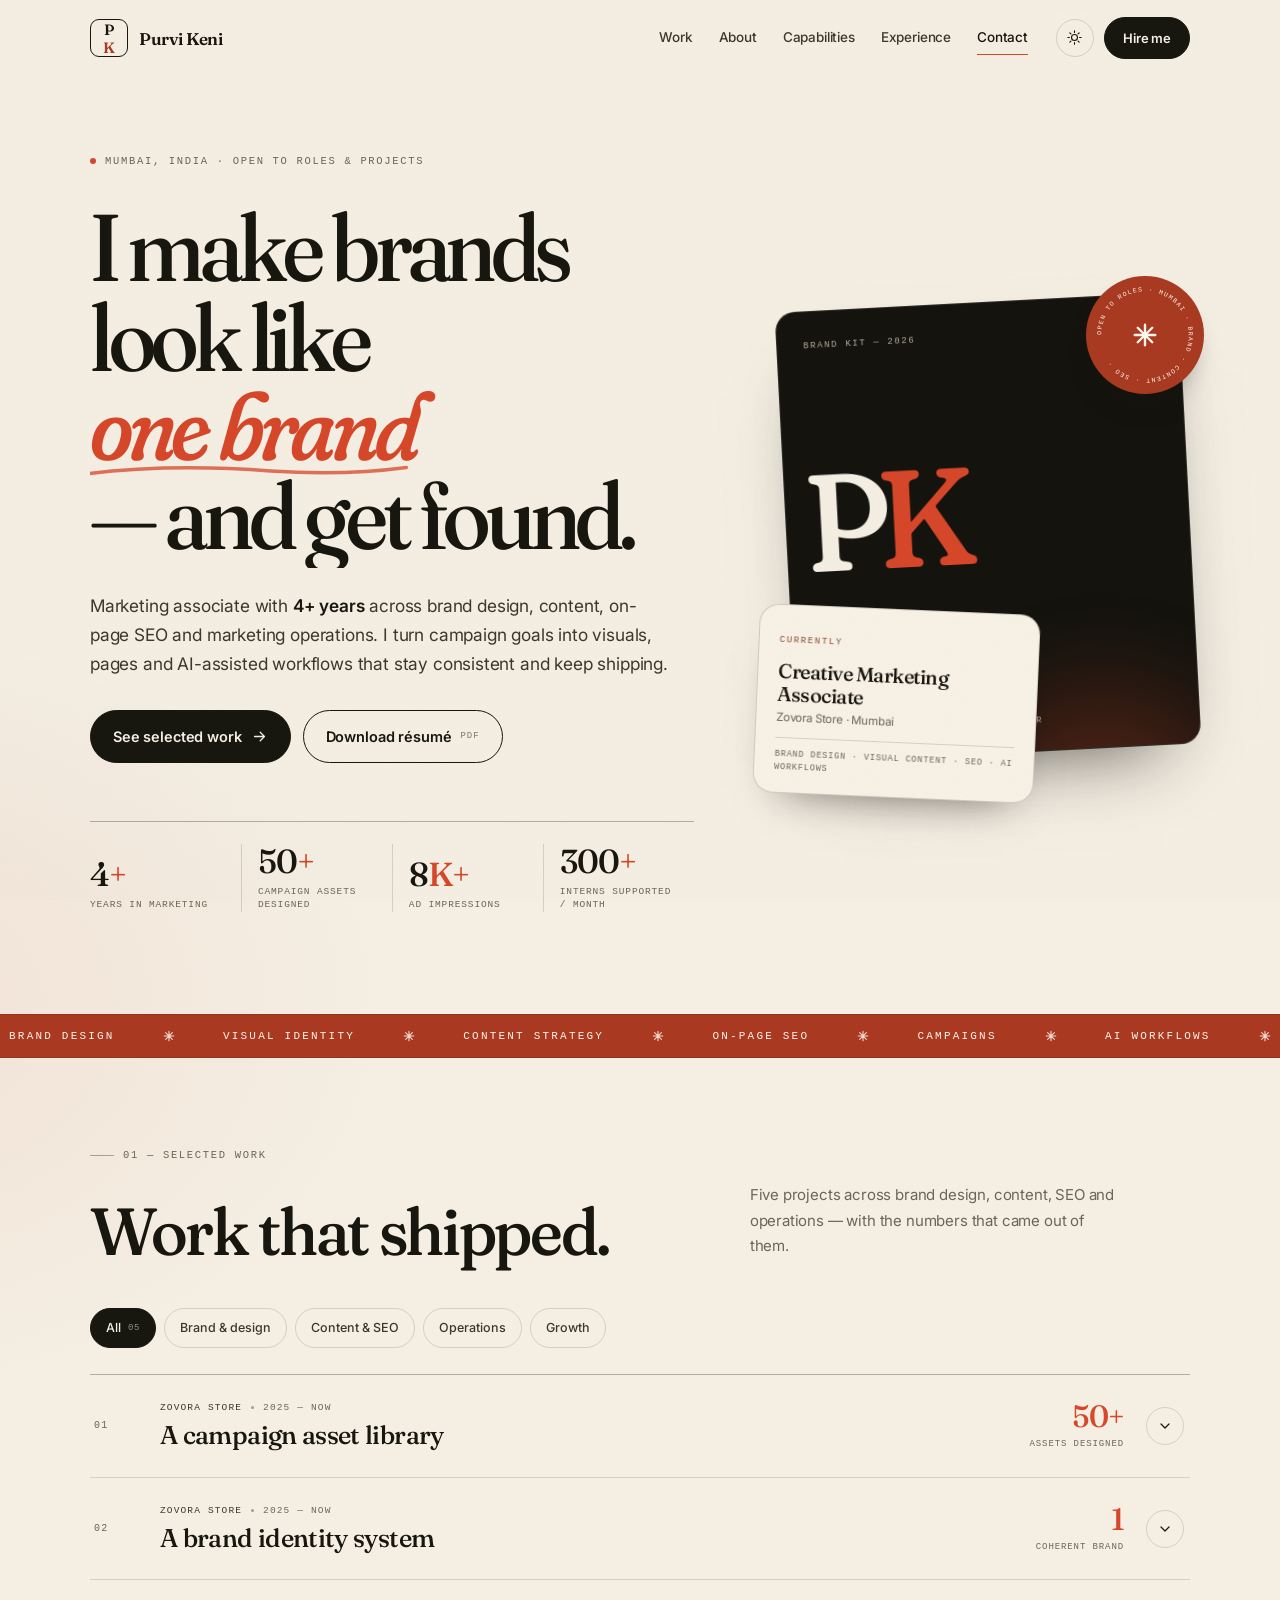
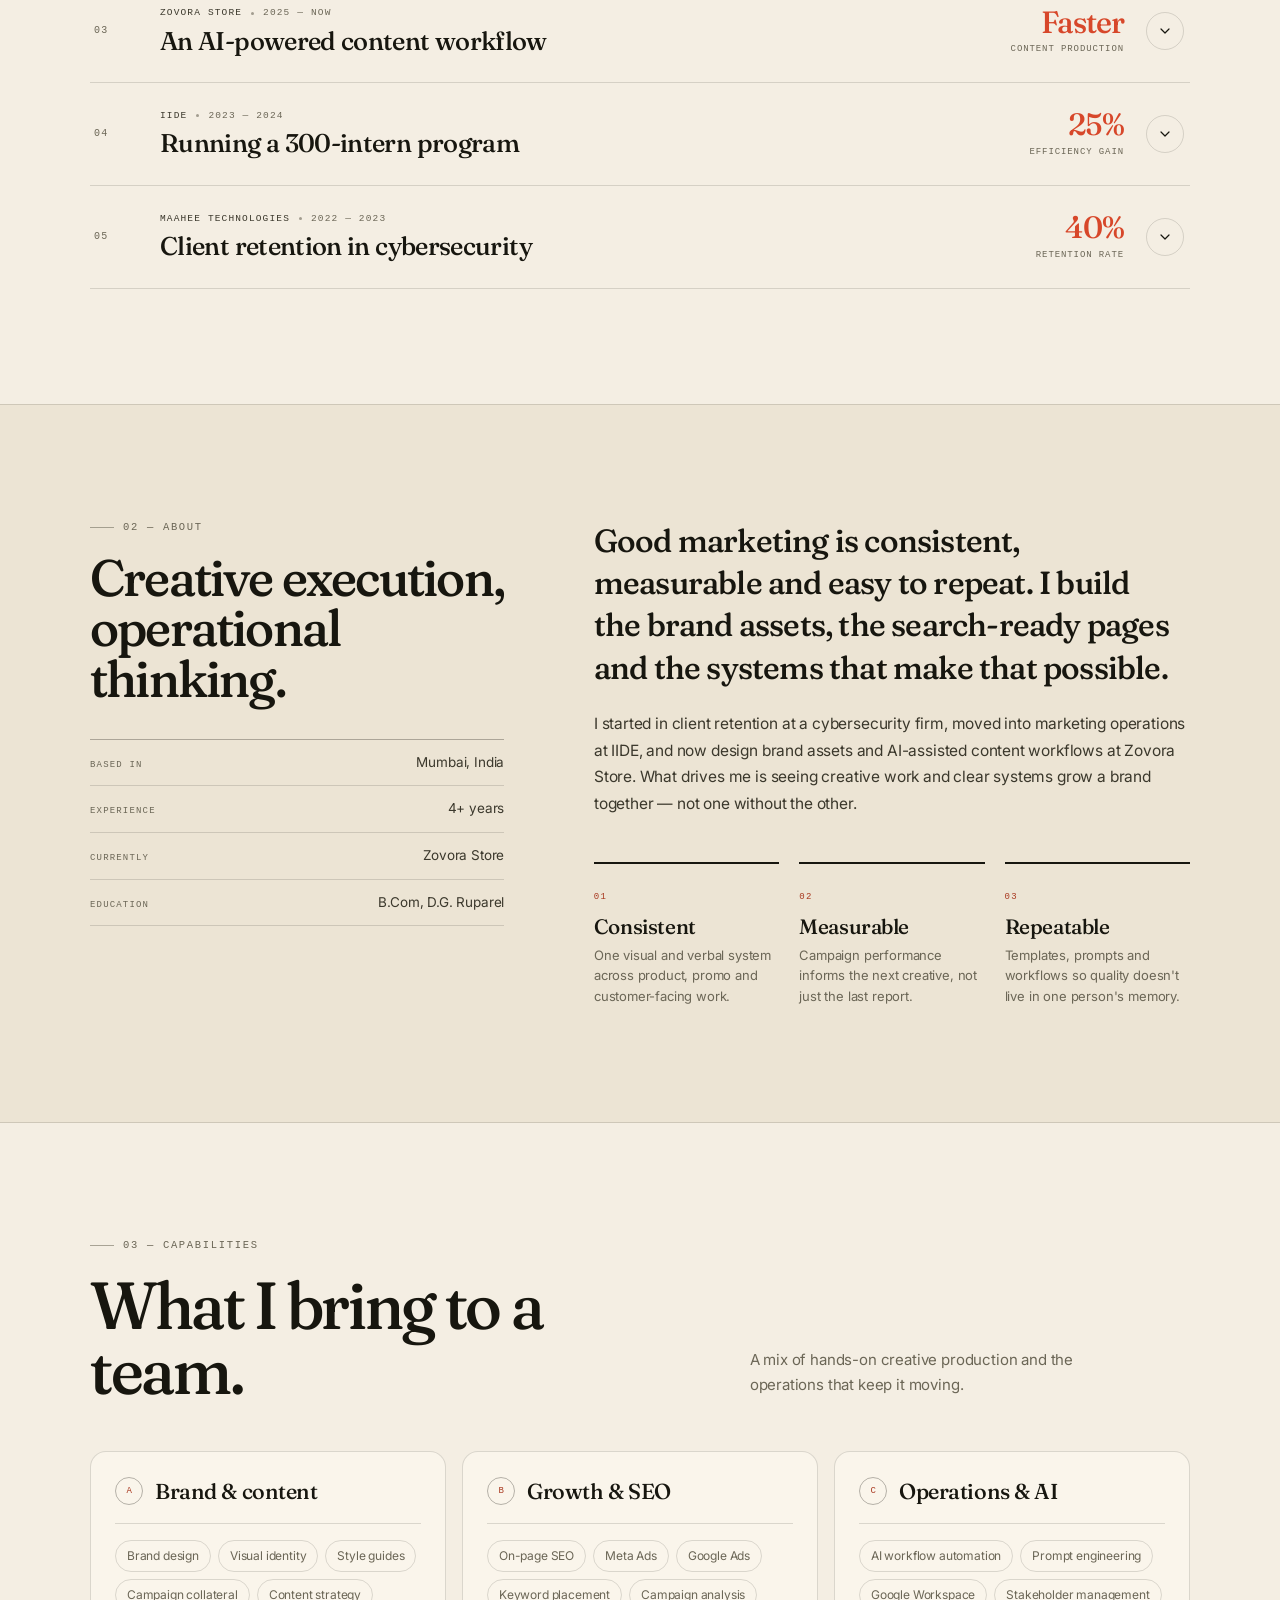
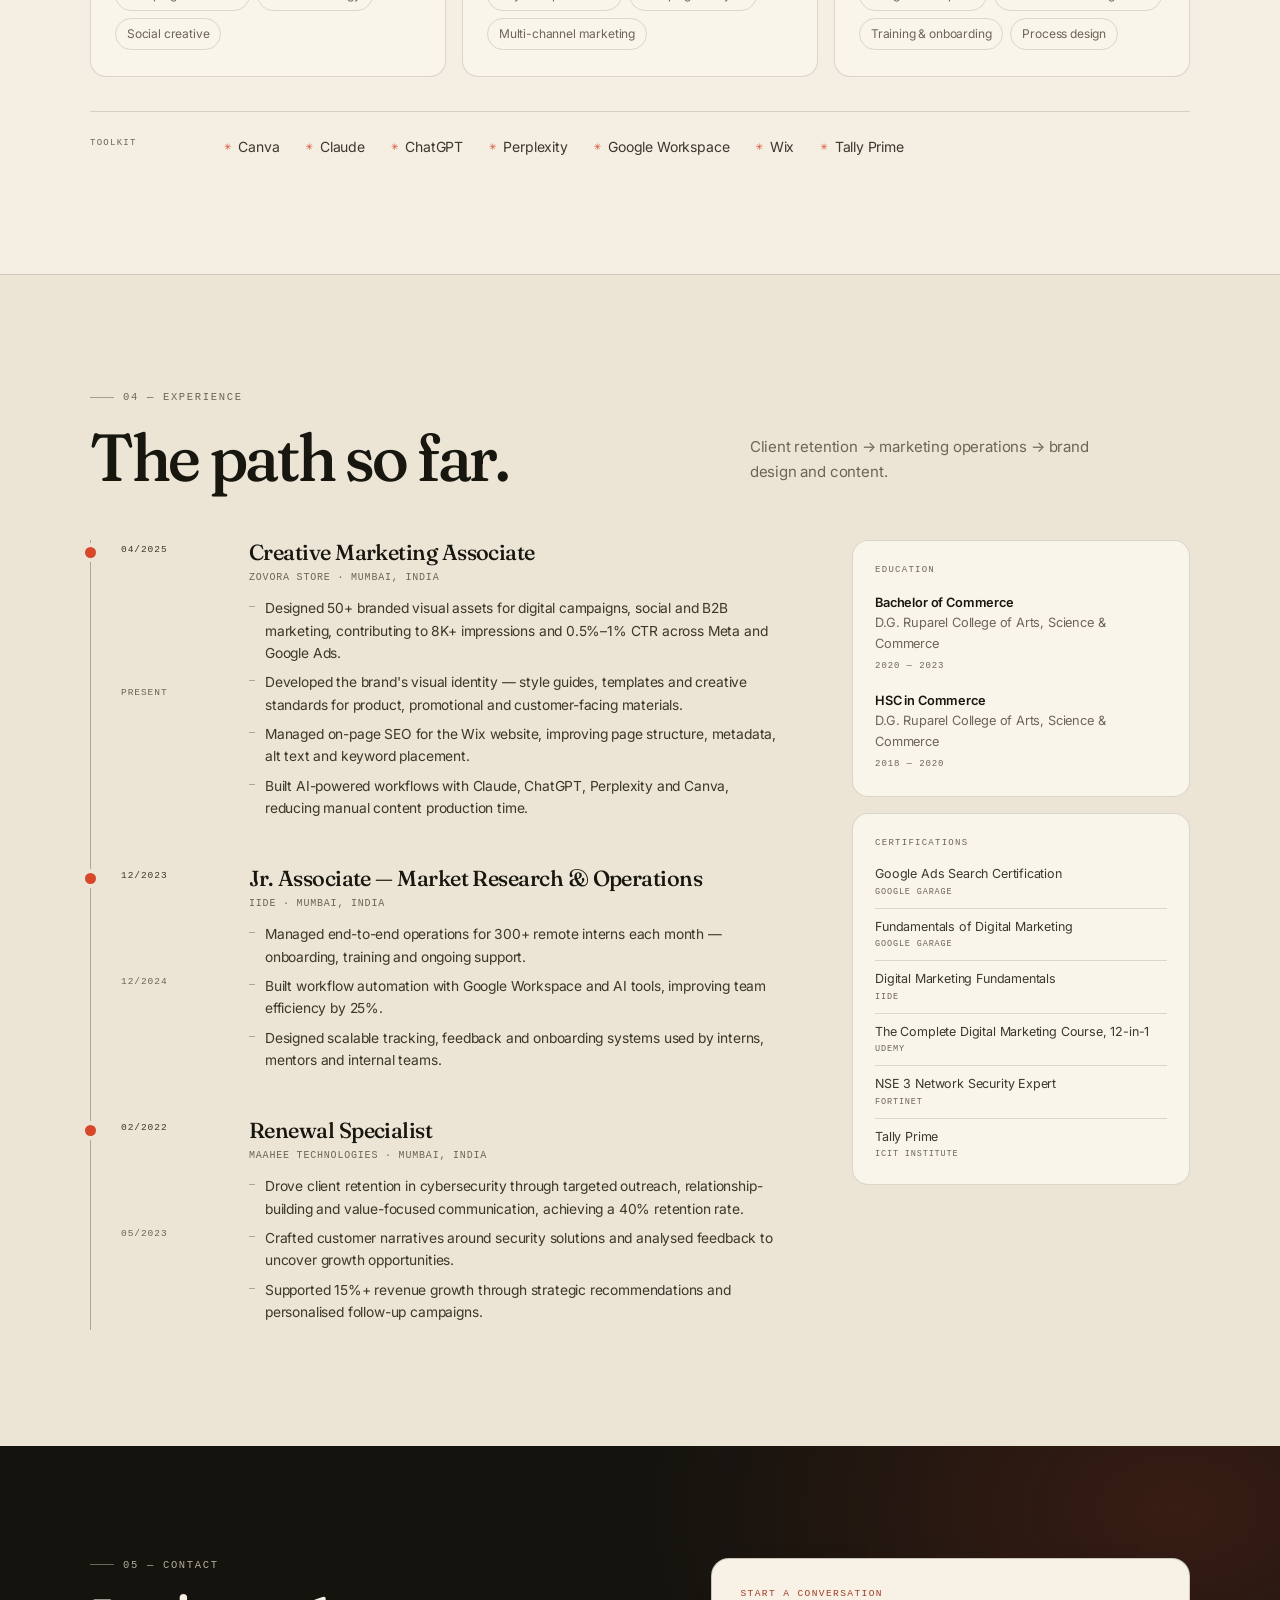
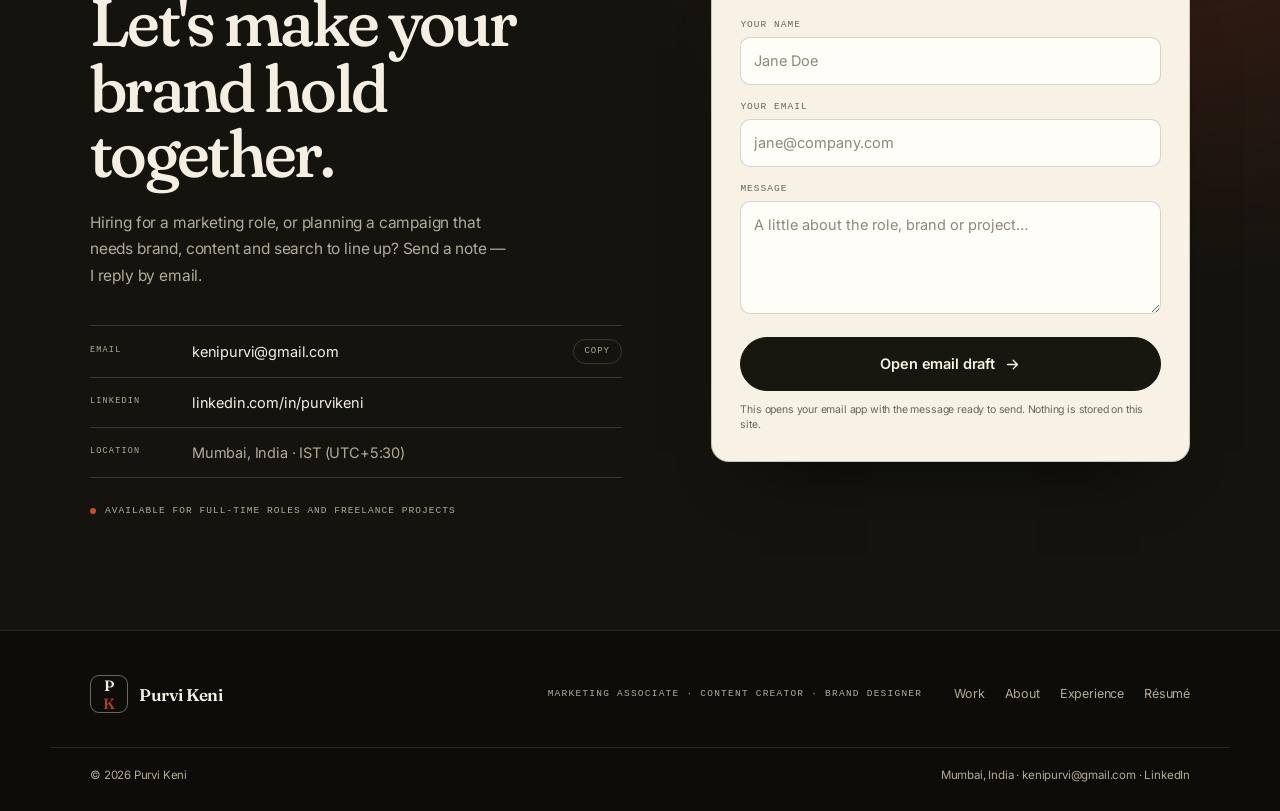
==== index.html @ 35dfc1f9 "Purvi Keni portfolio v1" ====
<!DOCTYPE html>
<html lang="en">
<head>
<meta charset="utf-8">
<meta name="viewport" content="width=device-width, initial-scale=1, viewport-fit=cover">
<title>Purvi Keni — Marketing Associate &amp; Brand Designer, Mumbai</title>
<meta name="description" content="Purvi Keni is a Mumbai-based marketing associate with 4+ years across brand design, content, on-page SEO and marketing operations. Selected work, experience and contact.">
<meta name="author" content="Purvi Keni">
<meta name="theme-color" content="#F4EEE3" id="theme-color">
<script>
(function () {
  var doc = document.documentElement;
  doc.classList.add("js");
  try {
    if (localStorage.getItem("pk-theme") === "ink") doc.dataset.theme = "ink";
  } catch (e) {}
  var themeMeta = document.querySelector('meta[name="theme-color"]');
  if (themeMeta && doc.dataset.theme === "ink") themeMeta.setAttribute("content", "#14130E");
  window.__pkReady = false;
  setTimeout(function () {
    if (!window.__pkReady) doc.classList.remove("js");
  }, 2500);
})();
</script>
<meta property="og:type" content="profile">
<meta property="og:title" content="Purvi Keni — Marketing Associate &amp; Brand Designer">
<meta property="og:description" content="Brand design, content and on-page SEO that hold together — and get found. 4+ years across brand systems, campaigns and AI-assisted workflows.">
<meta property="og:image" content="assets/og.png">
<meta property="og:image:width" content="1200">
<meta property="og:image:height" content="630">
<meta property="og:image:alt" content="Purvi Keni — marketing portfolio. Cream editorial layout with a dark brand card, PK monogram and persimmon accent.">
<meta property="og:site_name" content="Purvi Keni">
<meta name="twitter:card" content="summary_large_image">
<meta name="twitter:title" content="Purvi Keni — Marketing Associate &amp; Brand Designer">
<meta name="twitter:description" content="Brand design, content and on-page SEO that hold together — and get found.">
<meta name="twitter:image" content="assets/og.png">
<meta name="twitter:image:alt" content="Purvi Keni — marketing portfolio. Cream editorial layout with a dark brand card, PK monogram and persimmon accent.">
<link rel="icon" href="favicon.svg" type="image/svg+xml">
<link rel="apple-touch-icon" href="favicon.svg">
<link rel="preconnect" href="https://fonts.googleapis.com">
<link rel="preconnect" href="https://fonts.gstatic.com" crossorigin>
<link href="https://fonts.googleapis.com/css2?family=Fraunces:ital,opsz,wght,SOFT,WONK@0,9..144,300..900,0..100,0..1;1,9..144,300..900,0..100,0..1&family=Inter:wght@300..700&display=swap" rel="stylesheet">
<link rel="stylesheet" href="styles.css">
<script type="application/ld+json">
{
  "@context": "https://schema.org",
  "@type": "Person",
  "name": "Purvi Keni",
  "jobTitle": "Marketing Associate",
  "description": "Marketing associate with 4+ years across brand design, content creation, on-page SEO, marketing operations and client engagement.",
  "email": "mailto:kenipurvi@gmail.com",
  "address": { "@type": "PostalAddress", "addressLocality": "Mumbai", "addressCountry": "IN" },
  "alumniOf": { "@type": "CollegeOrUniversity", "name": "D.G. Ruparel College of Arts, Science & Commerce" },
  "sameAs": ["https://www.linkedin.com/in/purvikeni"],
  "knowsAbout": ["Brand design", "Visual identity", "Content strategy", "On-page SEO", "Digital marketing campaigns", "AI workflow automation"]
}
</script>
</head>
<body>
<a class="skip-link" href="#main">Skip to content</a>

<svg class="sprite" aria-hidden="true" focusable="false">
  <symbol id="mark" viewBox="0 0 24 24">
    <path d="M12 2.5v19M2.5 12h19M5.3 5.3l13.4 13.4M18.7 5.3 5.3 18.7" fill="none" stroke="currentColor" stroke-width="2.2" stroke-linecap="round"/>
  </symbol>
  <symbol id="arrow" viewBox="0 0 24 24">
    <path d="M5 12h14M13 6l6 6-6 6" fill="none" stroke="currentColor" stroke-width="1.8" stroke-linecap="round" stroke-linejoin="round"/>
  </symbol>
  <symbol id="chevron" viewBox="0 0 24 24">
    <path d="M6 9l6 6 6-6" fill="none" stroke="currentColor" stroke-width="1.8" stroke-linecap="round" stroke-linejoin="round"/>
  </symbol>
</svg>

<div class="scroll-progress" aria-hidden="true"><span id="progressBar"></span></div>

<header class="site-header" id="siteHeader">
  <div class="shell header-inner">
    <a class="brand" href="#top" aria-label="Purvi Keni — home">
      <span class="brand__mark" aria-hidden="true">P<span>K</span></span>
      <span class="brand__name">Purvi Keni</span>
    </a>

    <nav class="nav" id="primaryNav" aria-label="Primary">
      <a href="#work" data-nav="work">Work</a>
      <a href="#about" data-nav="about">About</a>
      <a href="#capabilities" data-nav="capabilities">Capabilities</a>
      <a href="#experience" data-nav="experience">Experience</a>
      <a href="#contact" data-nav="contact">Contact</a>
    </nav>

    <div class="header-actions">
      <button class="icon-btn" id="themeToggle" type="button" aria-label="Switch to dark theme" aria-pressed="false">
        <svg class="icon icon--sun" viewBox="0 0 24 24" aria-hidden="true"><circle cx="12" cy="12" r="4.2" fill="none" stroke="currentColor" stroke-width="1.6"/><path d="M12 2.6v2.2M12 19.2v2.2M2.6 12h2.2M19.2 12h2.2M5.4 5.4l1.6 1.6M17 17l1.6 1.6M18.6 5.4 17 7M7 17l-1.6 1.6" stroke="currentColor" stroke-width="1.6" stroke-linecap="round"/></svg>
        <svg class="icon icon--moon" viewBox="0 0 24 24" aria-hidden="true"><path d="M20 14.5A8.5 8.5 0 0 1 9.5 4 8.5 8.5 0 1 0 20 14.5Z" fill="none" stroke="currentColor" stroke-width="1.6" stroke-linejoin="round"/></svg>
      </button>
      <a class="btn btn--sm btn--solid header-cta" href="#contact">Hire me</a>
      <button class="menu-btn" id="menuBtn" type="button" aria-label="Open menu" aria-expanded="false" aria-controls="mobileNav">
        <span></span><span></span>
      </button>
    </div>
  </div>

  <div class="mobile-nav" id="mobileNav" hidden>
    <nav aria-label="Mobile">
      <a href="#work">Work <span>01</span></a>
      <a href="#about">About <span>02</span></a>
      <a href="#capabilities">Capabilities <span>03</span></a>
      <a href="#experience">Experience <span>04</span></a>
      <a href="#contact">Contact <span>05</span></a>
    </nav>
    <a class="btn btn--solid mobile-nav__cta" href="mailto:kenipurvi@gmail.com">kenipurvi@gmail.com</a>
  </div>
</header>

<main id="main">
  <section class="hero" id="top">
    <div class="shell hero-grid">
      <div class="hero-copy">
        <p class="eyebrow hero-eyebrow"><span class="dot" aria-hidden="true"></span> Mumbai, India · Open to roles &amp; projects</p>
        <h1 class="hero-title">
          <span class="line"><span>I make brands</span></span>
          <span class="line"><span>look like <em class="marked">one brand<svg class="underline" viewBox="0 0 300 18" preserveAspectRatio="none" aria-hidden="true"><path d="M3 12C58 4 118 4 172 9c38 3 82 3 125-4"/></svg></em></span></span>
          <span class="line"><span>— and get found.</span></span>
        </h1>
        <p class="hero-sub">Marketing associate with <strong>4+ years</strong> across brand design, content, on-page SEO and marketing operations. I turn campaign goals into visuals, pages and AI-assisted workflows that stay consistent and keep shipping.</p>
        <div class="hero-ctas">
          <a class="btn btn--solid" href="#work">See selected work <svg class="icon" aria-hidden="true"><use href="#arrow"/></svg></a>
          <a class="btn btn--ghost" href="assets/purvi-keni-resume.pdf" download>Download résumé <span class="btn__meta">PDF</span></a>
        </div>

        <dl class="stats" aria-label="Key numbers">
          <div class="stat">
            <dt>Years in marketing</dt>
            <dd><span data-count="4">0</span><span class="stat__suffix">+</span></dd>
          </div>
          <div class="stat">
            <dt>Campaign assets designed</dt>
            <dd><span data-count="50">0</span><span class="stat__suffix">+</span></dd>
          </div>
          <div class="stat">
            <dt>Ad impressions</dt>
            <dd><span data-count="8">0</span><span class="stat__suffix">K+</span></dd>
          </div>
          <div class="stat">
            <dt>Interns supported / month</dt>
            <dd><span data-count="300">0</span><span class="stat__suffix">+</span></dd>
          </div>
        </dl>
      </div>

      <div class="hero-art" aria-hidden="true">
        <div class="brandstack" id="brandstack">
          <div class="brandstack__inner">
            <article class="bs-card bs-card--ink">
              <header class="bs-card__top">
                <span class="bs-kicker">Brand kit — 2026</span>
                <svg class="star star--sm"><use href="#mark"/></svg>
              </header>
              <div class="bs-monogram">P<span>K</span></div>
              <footer class="bs-card__bottom">
                <div class="swatches">
                  <span style="--sw:#17160F"></span>
                  <span style="--sw:#D7472A"></span>
                  <span style="--sw:#D99A2B"></span>
                  <span style="--sw:#F4EEE3"></span>
                </div>
                <span class="bs-caption">Ink · Persimmon · Marigold · Paper</span>
              </footer>
            </article>

            <article class="bs-card bs-card--paper">
              <span class="bs-kicker">Currently</span>
              <p class="bs-role">Creative Marketing Associate</p>
              <p class="bs-co">Zovora Store · Mumbai</p>
              <span class="bs-rule"></span>
              <p class="bs-note">Brand design · Visual content · SEO · AI workflows</p>
            </article>

            <div class="bs-badge">
              <svg viewBox="0 0 200 200" class="bs-badge__ring">
                <defs>
                  <path id="badgePath" d="M100,100 m-74,0 a74,74 0 1,1 148,0 a74,74 0 1,1 -148,0"/>
                </defs>
                <text><textPath href="#badgePath" startOffset="0">OPEN TO ROLES · MUMBAI · BRAND · CONTENT · SEO · </textPath></text>
              </svg>
              <svg class="star bs-badge__star"><use href="#mark"/></svg>
            </div>
          </div>
        </div>
      </div>
    </div>
  </section>

  <div class="marquee" aria-hidden="true">
    <div class="marquee__track">
      <span>Brand design</span><svg class="star"><use href="#mark"/></svg>
      <span>Visual identity</span><svg class="star"><use href="#mark"/></svg>
      <span>Content strategy</span><svg class="star"><use href="#mark"/></svg>
      <span>On-page SEO</span><svg class="star"><use href="#mark"/></svg>
      <span>Campaigns</span><svg class="star"><use href="#mark"/></svg>
      <span>AI workflows</span><svg class="star"><use href="#mark"/></svg>
    </div>
    <div class="marquee__track marquee__track--clone">
      <span>Brand design</span><svg class="star"><use href="#mark"/></svg>
      <span>Visual identity</span><svg class="star"><use href="#mark"/></svg>
      <span>Content strategy</span><svg class="star"><use href="#mark"/></svg>
      <span>On-page SEO</span><svg class="star"><use href="#mark"/></svg>
      <span>Campaigns</span><svg class="star"><use href="#mark"/></svg>
      <span>AI workflows</span><svg class="star"><use href="#mark"/></svg>
    </div>
  </div>

  <section class="section work" id="work">
    <div class="shell">
      <header class="section-head reveal">
        <p class="eyebrow">01 — Selected work</p>
        <div class="section-head__row">
          <h2>Work that shipped.</h2>
          <p class="section-sub">Five projects across brand design, content, SEO and operations — with the numbers that came out of them.</p>
        </div>
      </header>

      <div class="filters reveal" role="group" aria-label="Filter projects">
        <button class="filter is-active" type="button" data-filter="all" aria-pressed="true">All <span>05</span></button>
        <button class="filter" type="button" data-filter="brand" aria-pressed="false">Brand &amp; design</button>
        <button class="filter" type="button" data-filter="content" aria-pressed="false">Content &amp; SEO</button>
        <button class="filter" type="button" data-filter="ops" aria-pressed="false">Operations</button>
        <button class="filter" type="button" data-filter="growth" aria-pressed="false">Growth</button>
      </div>

      <div class="cases" id="cases">
        <article class="case reveal" data-cat="brand">
          <h3 class="case__heading">
            <button class="case__button" type="button" aria-expanded="false" aria-controls="case-1">
              <span class="case__num">01</span>
              <span class="case__main">
                <span class="case__meta"><span class="case__co">Zovora Store</span><span class="case__dot" aria-hidden="true"></span><span class="case__year">2025 — Now</span></span>
                <span class="case__title">A campaign asset library</span>
              </span>
              <span class="case__metric"><b>50+</b><span>assets designed</span></span>
              <span class="case__toggle" aria-hidden="true"><svg class="icon"><use href="#chevron"/></svg></span>
            </button>
          </h3>
          <div class="case__panel" id="case-1" aria-hidden="true">
            <div class="case__panel-inner">
              <div class="case__blocks">
                <div><h4>The challenge</h4><p>Digital campaigns, social posts and B2B outreach all needed fresh visuals on a steady schedule.</p></div>
                <div><h4>What I did</h4><p>Designed and produced ad visuals, collateral and promotional content end to end in Canva with AI-assisted tools, then refined concepts using campaign performance insights.</p></div>
                <div><h4>The result</h4><p>8K+ impressions and a 0.5%–1% CTR across Meta and Google Ads.</p></div>
              </div>
              <ul class="chips" aria-label="Tools and skills">
                <li>Canva</li><li>Meta Ads</li><li>Google Ads</li><li>B2B marketing</li>
              </ul>
            </div>
          </div>
        </article>

        <article class="case reveal" data-cat="brand">
          <h3 class="case__heading">
            <button class="case__button" type="button" aria-expanded="false" aria-controls="case-2">
              <span class="case__num">02</span>
              <span class="case__main">
                <span class="case__meta"><span class="case__co">Zovora Store</span><span class="case__dot" aria-hidden="true"></span><span class="case__year">2025 — Now</span></span>
                <span class="case__title">A brand identity system</span>
              </span>
              <span class="case__metric"><b>1</b><span>coherent brand</span></span>
              <span class="case__toggle" aria-hidden="true"><svg class="icon"><use href="#chevron"/></svg></span>
            </button>
          </h3>
          <div class="case__panel" id="case-2" aria-hidden="true">
            <div class="case__panel-inner">
              <div class="case__blocks">
                <div><h4>The challenge</h4><p>Product, promotional and customer-facing materials needed to look like they came from the same brand.</p></div>
                <div><h4>What I did</h4><p>Developed and maintained the visual identity with style guides, templates and creative standards the whole team can use. Also managed on-page SEO for the Wix site: page structure, meta titles and descriptions, image alt text and keyword placement.</p></div>
                <div><h4>The result</h4><p>A consistent look across every channel, plus a site that is easier to find in search.</p></div>
              </div>
              <ul class="chips" aria-label="Tools and skills">
                <li>Style guides</li><li>Templates</li><li>On-page SEO</li><li>Wix</li>
              </ul>
            </div>
          </div>
        </article>

        <article class="case reveal" data-cat="content">
          <h3 class="case__heading">
            <button class="case__button" type="button" aria-expanded="false" aria-controls="case-3">
              <span class="case__num">03</span>
              <span class="case__main">
                <span class="case__meta"><span class="case__co">Zovora Store</span><span class="case__dot" aria-hidden="true"></span><span class="case__year">2025 — Now</span></span>
                <span class="case__title">An AI-powered content workflow</span>
              </span>
              <span class="case__metric"><b>Faster</b><span>content production</span></span>
              <span class="case__toggle" aria-hidden="true"><svg class="icon"><use href="#chevron"/></svg></span>
            </button>
          </h3>
          <div class="case__panel" id="case-3" aria-hidden="true">
            <div class="case__panel-inner">
              <div class="case__blocks">
                <div><h4>The challenge</h4><p>Producing copy and creative by hand took too long for the pace of campaigns.</p></div>
                <div><h4>What I did</h4><p>Built workflows that combine Claude, ChatGPT, Perplexity and Canva for prompt engineering, copy generation and creative automation.</p></div>
                <div><h4>The result</h4><p>Less manual content production time, so more of the day goes to strategy and design.</p></div>
              </div>
              <ul class="chips" aria-label="Tools and skills">
                <li>Prompt engineering</li><li>Claude</li><li>ChatGPT</li><li>Perplexity</li>
              </ul>
            </div>
          </div>
        </article>

        <article class="case reveal" data-cat="ops">
          <h3 class="case__heading">
            <button class="case__button" type="button" aria-expanded="false" aria-controls="case-4">
              <span class="case__num">04</span>
              <span class="case__main">
                <span class="case__meta"><span class="case__co">IIDE</span><span class="case__dot" aria-hidden="true"></span><span class="case__year">2023 — 2024</span></span>
                <span class="case__title">Running a 300-intern program</span>
              </span>
              <span class="case__metric"><b>25%</b><span>efficiency gain</span></span>
              <span class="case__toggle" aria-hidden="true"><svg class="icon"><use href="#chevron"/></svg></span>
            </button>
          </h3>
          <div class="case__panel" id="case-4" aria-hidden="true">
            <div class="case__panel-inner">
              <div class="case__blocks">
                <div><h4>The challenge</h4><p>More than 300 remote interns joined each month and needed onboarding, training and steady support.</p></div>
                <div><h4>What I did</h4><p>Led onboarding and training, then built automated tracking and feedback workflows in Google Sheets, Forms and Docs. Worked with mentors and internal teams to create onboarding resources and feedback frameworks.</p></div>
                <div><h4>The result</h4><p>Team efficiency improved by 25%, with less manual admin and better coordination.</p></div>
              </div>
              <ul class="chips" aria-label="Tools and skills">
                <li>Operations</li><li>Automation</li><li>Training</li><li>Google Workspace</li>
              </ul>
            </div>
          </div>
        </article>

        <article class="case reveal" data-cat="growth">
          <h3 class="case__heading">
            <button class="case__button" type="button" aria-expanded="false" aria-controls="case-5">
              <span class="case__num">05</span>
              <span class="case__main">
                <span class="case__meta"><span class="case__co">Maahee Technologies</span><span class="case__dot" aria-hidden="true"></span><span class="case__year">2022 — 2023</span></span>
                <span class="case__title">Client retention in cybersecurity</span>
              </span>
              <span class="case__metric"><b>40%</b><span>retention rate</span></span>
              <span class="case__toggle" aria-hidden="true"><svg class="icon"><use href="#chevron"/></svg></span>
            </button>
          </h3>
          <div class="case__panel" id="case-5" aria-hidden="true">
            <div class="case__panel-inner">
              <div class="case__blocks">
                <div><h4>The challenge</h4><p>Renewing security clients meant explaining value clearly and keeping trust high.</p></div>
                <div><h4>What I did</h4><p>Ran targeted outreach and value-focused communications, wrote customer narratives around security solutions, and analysed client feedback to find growth opportunities.</p></div>
                <div><h4>The result</h4><p>A 40% retention rate and support for 15%+ revenue growth through personalised follow-up campaigns.</p></div>
              </div>
              <ul class="chips" aria-label="Tools and skills">
                <li>Retention</li><li>Client communication</li><li>Feedback analysis</li>
              </ul>
            </div>
          </div>
        </article>
      </div>

      <p class="cases-empty" id="casesEmpty" hidden>No projects in this category yet.</p>
    </div>
  </section>

  <section class="section about" id="about">
    <div class="shell about-grid">
      <div class="about-side reveal">
        <p class="eyebrow">02 — About</p>
        <h2>Creative execution, operational thinking.</h2>
        <ul class="about-facts">
          <li><span>Based in</span>Mumbai, India</li>
          <li><span>Experience</span>4+ years</li>
          <li><span>Currently</span>Zovora Store</li>
          <li><span>Education</span>B.Com, D.G. Ruparel</li>
        </ul>
      </div>
      <div class="about-main">
        <p class="about-lede reveal">Good marketing is consistent, measurable and easy to repeat. I build the brand assets, the search-ready pages and the systems that make that possible.</p>
        <p class="reveal">I started in client retention at a cybersecurity firm, moved into marketing operations at IIDE, and now design brand assets and AI-assisted content workflows at Zovora Store. What drives me is seeing creative work and clear systems grow a brand together — not one without the other.</p>
        <div class="principles">
          <article class="principle reveal">
            <span class="principle__num">01</span>
            <h3>Consistent</h3>
            <p>One visual and verbal system across product, promo and customer-facing work.</p>
          </article>
          <article class="principle reveal">
            <span class="principle__num">02</span>
            <h3>Measurable</h3>
            <p>Campaign performance informs the next creative, not just the last report.</p>
          </article>
          <article class="principle reveal">
            <span class="principle__num">03</span>
            <h3>Repeatable</h3>
            <p>Templates, prompts and workflows so quality doesn't live in one person's memory.</p>
          </article>
        </div>
      </div>
    </div>
  </section>

  <section class="section capabilities" id="capabilities">
    <div class="shell">
      <header class="section-head reveal">
        <p class="eyebrow">03 — Capabilities</p>
        <div class="section-head__row">
          <h2>What I bring to a team.</h2>
          <p class="section-sub">A mix of hands-on creative production and the operations that keep it moving.</p>
        </div>
      </header>

      <div class="cap-grid">
        <article class="cap reveal">
          <header><span class="cap__num">A</span><h3>Brand &amp; content</h3></header>
          <ul class="chips chips--solid">
            <li>Brand design</li><li>Visual identity</li><li>Style guides</li><li>Campaign collateral</li><li>Content strategy</li><li>Social creative</li>
          </ul>
        </article>
        <article class="cap reveal">
          <header><span class="cap__num">B</span><h3>Growth &amp; SEO</h3></header>
          <ul class="chips chips--solid">
            <li>On-page SEO</li><li>Meta Ads</li><li>Google Ads</li><li>Keyword placement</li><li>Campaign analysis</li><li>Multi-channel marketing</li>
          </ul>
        </article>
        <article class="cap reveal">
          <header><span class="cap__num">C</span><h3>Operations &amp; AI</h3></header>
          <ul class="chips chips--solid">
            <li>AI workflow automation</li><li>Prompt engineering</li><li>Google Workspace</li><li>Stakeholder management</li><li>Training &amp; onboarding</li><li>Process design</li>
          </ul>
        </article>
      </div>

      <div class="toolkit reveal">
        <p class="toolkit__label">Toolkit</p>
        <ul class="toolkit__list">
          <li>Canva</li><li>Claude</li><li>ChatGPT</li><li>Perplexity</li><li>Google Workspace</li><li>Wix</li><li>Tally Prime</li>
        </ul>
      </div>
    </div>
  </section>

  <section class="section experience" id="experience">
    <div class="shell">
      <header class="section-head reveal">
        <p class="eyebrow">04 — Experience</p>
        <div class="section-head__row">
          <h2>The path so far.</h2>
          <p class="section-sub">Client retention → marketing operations → brand design and content.</p>
        </div>
      </header>

      <div class="exp-grid">
        <ol class="timeline">
          <li class="job reveal">
            <div class="job__when"><span>04/2025</span><span>Present</span></div>
            <div class="job__body">
              <h3>Creative Marketing Associate</h3>
              <p class="job__co">Zovora Store · Mumbai, India</p>
              <ul>
                <li>Designed 50+ branded visual assets for digital campaigns, social and B2B marketing, contributing to 8K+ impressions and 0.5%–1% CTR across Meta and Google Ads.</li>
                <li>Developed the brand's visual identity — style guides, templates and creative standards for product, promotional and customer-facing materials.</li>
                <li>Managed on-page SEO for the Wix website, improving page structure, metadata, alt text and keyword placement.</li>
                <li>Built AI-powered workflows with Claude, ChatGPT, Perplexity and Canva, reducing manual content production time.</li>
              </ul>
            </div>
          </li>
          <li class="job reveal">
            <div class="job__when"><span>12/2023</span><span>12/2024</span></div>
            <div class="job__body">
              <h3>Jr. Associate — Market Research &amp; Operations</h3>
              <p class="job__co">IIDE · Mumbai, India</p>
              <ul>
                <li>Managed end-to-end operations for 300+ remote interns each month — onboarding, training and ongoing support.</li>
                <li>Built workflow automation with Google Workspace and AI tools, improving team efficiency by 25%.</li>
                <li>Designed scalable tracking, feedback and onboarding systems used by interns, mentors and internal teams.</li>
              </ul>
            </div>
          </li>
          <li class="job reveal">
            <div class="job__when"><span>02/2022</span><span>05/2023</span></div>
            <div class="job__body">
              <h3>Renewal Specialist</h3>
              <p class="job__co">Maahee Technologies · Mumbai, India</p>
              <ul>
                <li>Drove client retention in cybersecurity through targeted outreach, relationship-building and value-focused communication, achieving a 40% retention rate.</li>
                <li>Crafted customer narratives around security solutions and analysed feedback to uncover growth opportunities.</li>
                <li>Supported 15%+ revenue growth through strategic recommendations and personalised follow-up campaigns.</li>
              </ul>
            </div>
          </li>
        </ol>

        <aside class="exp-side">
          <div class="side-card reveal">
            <h3>Education</h3>
            <p><b>Bachelor of Commerce</b><br>D.G. Ruparel College of Arts, Science &amp; Commerce<br><span>2020 — 2023</span></p>
            <p><b>HSC in Commerce</b><br>D.G. Ruparel College of Arts, Science &amp; Commerce<br><span>2018 — 2020</span></p>
          </div>
          <div class="side-card reveal">
            <h3>Certifications</h3>
            <ul class="cert-list">
              <li>Google Ads Search Certification <span>Google Garage</span></li>
              <li>Fundamentals of Digital Marketing <span>Google Garage</span></li>
              <li>Digital Marketing Fundamentals <span>IIDE</span></li>
              <li>The Complete Digital Marketing Course, 12-in-1 <span>Udemy</span></li>
              <li>NSE 3 Network Security Expert <span>Fortinet</span></li>
              <li>Tally Prime <span>ICIT Institute</span></li>
            </ul>
          </div>
        </aside>
      </div>
    </div>
  </section>

  <section class="contact" id="contact">
    <div class="shell contact-grid">
      <div class="contact-copy reveal">
        <p class="eyebrow eyebrow--light">05 — Contact</p>
        <h2>Let's make your brand hold together.</h2>
        <p class="contact-sub">Hiring for a marketing role, or planning a campaign that needs brand, content and search to line up? Send a note — I reply by email.</p>

        <ul class="contact-links">
          <li>
            <span class="contact-links__label">Email</span>
            <a href="mailto:kenipurvi@gmail.com">kenipurvi@gmail.com</a>
            <button class="copy-btn" id="copyEmail" type="button" data-email="kenipurvi@gmail.com">Copy</button>
          </li>
          <li>
            <span class="contact-links__label">LinkedIn</span>
            <a href="https://www.linkedin.com/in/purvikeni" target="_blank" rel="noopener">linkedin.com/in/purvikeni</a>
          </li>
          <li>
            <span class="contact-links__label">Location</span>
            <span>Mumbai, India · IST (UTC+5:30)</span>
          </li>
        </ul>

        <div class="availability">
          <span class="dot" aria-hidden="true"></span>
          <span>Available for full-time roles and freelance projects</span>
        </div>
      </div>

      <form class="contact-form reveal" id="contactForm" novalidate>
        <p class="form-kicker">Start a conversation</p>
        <div class="field">
          <label for="name">Your name</label>
          <input id="name" name="name" type="text" autocomplete="name" placeholder="Jane Doe" required>
          <span class="field__error" data-error-for="name" aria-live="polite"></span>
        </div>
        <div class="field">
          <label for="email">Your email</label>
          <input id="email" name="email" type="email" autocomplete="email" placeholder="jane@company.com" required>
          <span class="field__error" data-error-for="email" aria-live="polite"></span>
        </div>
        <div class="field">
          <label for="message">Message</label>
          <textarea id="message" name="message" rows="4" placeholder="A little about the role, brand or project…" required></textarea>
          <span class="field__error" data-error-for="message" aria-live="polite"></span>
        </div>
        <button class="btn btn--solid btn--full" type="submit">Open email draft <svg class="icon" aria-hidden="true"><use href="#arrow"/></svg></button>
        <p class="form-note">This opens your email app with the message ready to send. Nothing is stored on this site.</p>
        <p class="form-status" id="formStatus" role="status" aria-live="polite"></p>
      </form>
    </div>
  </section>
</main>

<footer class="site-footer">
  <div class="shell footer-top">
    <a class="brand brand--footer" href="#top" aria-label="Purvi Keni — back to top">
      <span class="brand__mark" aria-hidden="true">P<span>K</span></span>
      <span class="brand__name">Purvi Keni</span>
    </a>
    <p class="footer-role">Marketing Associate · Content Creator · Brand Designer</p>
    <nav class="footer-nav" aria-label="Footer">
      <a href="#work">Work</a>
      <a href="#about">About</a>
      <a href="#experience">Experience</a>
      <a href="assets/purvi-keni-resume.pdf" download>Résumé</a>
    </nav>
  </div>
  <div class="shell footer-bottom">
    <p>© <span id="year">2026</span> Purvi Keni</p>
    <p>Mumbai, India · <a href="mailto:kenipurvi@gmail.com">kenipurvi@gmail.com</a> · <a href="https://www.linkedin.com/in/purvikeni" target="_blank" rel="noopener">LinkedIn</a></p>
  </div>
</footer>

<button class="to-top" id="toTop" type="button" aria-label="Back to top" hidden>
  <svg class="icon" aria-hidden="true"><use href="#arrow"/></svg>
</button>

<div class="toast" id="toast" role="status" aria-live="polite"></div>

<script src="main.js" defer></script>
</body>
</html>
---- styles.css ----
/* ==========================================================================
   Purvi Keni — editorial portfolio
   Paper · ink · persimmon. No build step.
   ========================================================================== */

:root {
  --paper: #f4eee3;
  --paper-2: #ece4d4;
  --card: #faf5eb;
  --ink: #17160f;
  --ink-soft: #3b382c;
  --muted: #6b6656;
  --line: rgba(23, 22, 15, 0.14);
  --line-strong: rgba(23, 22, 15, 0.3);
  --accent: #d7472a;
  --accent-strong: #a93a21;
  --accent-ink: #fff6ee;
  --night-accent: #ff6b4a;
  --gold: #d99a2b;
  --sage: #5e6b4f;

  --night: #14130e;
  --night-2: #1c1912;
  --night-fg: #f4eee3;
  --night-muted: #b3ab99;
  --night-line: rgba(244, 238, 227, 0.16);

  --form-bg: #f7f1e6;
  --form-ink: #17160f;
  --form-muted: #6b6656;
  --form-line: rgba(23, 22, 15, 0.18);

  --shell: 1180px;
  --gutter: clamp(20px, 4vw, 40px);
  --radius: 18px;
  --ease: cubic-bezier(0.22, 1, 0.36, 1);

  --font-display: "Fraunces", "Iowan Old Style", Georgia, serif;
  --font-sans: "Inter", system-ui, -apple-system, BlinkMacSystemFont, "Segoe UI", sans-serif;
  --font-mono: ui-monospace, "SFMono-Regular", "SF Mono", Menlo, Consolas, monospace;

  color-scheme: light;
}

[data-theme="ink"] {
  --paper: #14130e;
  --paper-2: #1b1811;
  --card: #1f1b13;
  --ink: #f4eee3;
  --ink-soft: #d8d0be;
  --muted: #a49c8a;
  --line: rgba(244, 238, 227, 0.14);
  --line-strong: rgba(244, 238, 227, 0.3);
  --accent: #ff6b4a;
  --accent-strong: #ff6b4a;
  --accent-ink: #1c0e08;
  --night-accent: #ff6b4a;
  --gold: #e9b45a;
  --sage: #a3b28e;

  --night: #0d0c08;
  --night-2: #17140d;

  color-scheme: dark;
}

*,
*::before,
*::after {
  box-sizing: border-box;
}

[hidden] {
  display: none !important;
}

html {
  scroll-behavior: smooth;
  scroll-padding-top: 96px;
  -webkit-text-size-adjust: 100%;
}

body {
  margin: 0;
  background:
    radial-gradient(1100px 760px at 88% -8%, rgba(217, 154, 43, 0.13), transparent 62%),
    radial-gradient(900px 640px at -12% 18%, rgba(215, 71, 42, 0.08), transparent 60%),
    var(--paper);
  color: var(--ink);
  font: 400 17px/1.6 var(--font-sans);
  letter-spacing: -0.01em;
  -webkit-font-smoothing: antialiased;
  text-rendering: optimizeLegibility;
  overflow-x: hidden;
}

body::after {
  content: "";
  position: fixed;
  inset: 0;
  z-index: 30;
  pointer-events: none;
  opacity: 0.045;
  mix-blend-mode: multiply;
  background-image: url("data:image/svg+xml,%3Csvg xmlns='http://www.w3.org/2000/svg' width='160' height='160'%3E%3Cfilter id='n'%3E%3CfeTurbulence type='fractalNoise' baseFrequency='.85' numOctaves='3' stitchTiles='stitch'/%3E%3CfeColorMatrix type='saturate' values='0'/%3E%3C/filter%3E%3Crect width='100%25' height='100%25' filter='url(%23n)'/%3E%3C/svg%3E");
}

[data-theme="ink"] body::after {
  mix-blend-mode: screen;
  opacity: 0.05;
}

::selection {
  background: var(--accent);
  color: var(--accent-ink);
}

h1, h2, h3, h4, p, figure, blockquote {
  margin: 0;
}

h1, h2, h3, h4 {
  font-weight: 500;
}

ul, ol {
  margin: 0;
  padding: 0;
  list-style: none;
}

a {
  color: inherit;
  text-decoration: none;
}

button {
  font: inherit;
  color: inherit;
  background: none;
  border: 0;
  cursor: pointer;
}

img, svg {
  display: block;
  max-width: 100%;
}

:focus-visible {
  outline: 2px solid var(--accent);
  outline-offset: 4px;
  border-radius: 2px;
}

.shell {
  width: 100%;
  max-width: var(--shell);
  margin: 0 auto;
  padding: 0 var(--gutter);
}

.sprite {
  position: absolute;
  width: 0;
  height: 0;
  overflow: hidden;
}

.icon {
  width: 18px;
  height: 18px;
  fill: none;
  flex: 0 0 auto;
}

.star {
  width: 14px;
  height: 14px;
  fill: none;
  flex: 0 0 auto;
}

.skip-link {
  position: fixed;
  top: 10px;
  left: 10px;
  z-index: 200;
  padding: 10px 16px;
  border-radius: 999px;
  background: var(--ink);
  color: var(--paper);
  font-size: 13px;
  font-weight: 600;
  transform: translateY(-160%);
  transition: transform 0.2s var(--ease);
}

.skip-link:focus {
  transform: translateY(0);
}

/* ---------- progress ---------- */

.scroll-progress {
  position: fixed;
  inset: 0 0 auto;
  height: 2px;
  z-index: 70;
  pointer-events: none;
}

.scroll-progress span {
  display: block;
  width: 0;
  height: 100%;
  background: var(--accent);
}

/* ---------- header ---------- */

.site-header {
  position: sticky;
  top: 0;
  z-index: 60;
  transition: background 0.3s ease, box-shadow 0.3s ease, border-color 0.3s ease;
  border-bottom: 1px solid transparent;
}

.site-header.is-scrolled {
  background: var(--paper);
  background: color-mix(in srgb, var(--paper) 86%, transparent);
  -webkit-backdrop-filter: blur(14px) saturate(1.1);
  backdrop-filter: blur(14px) saturate(1.1);
  border-bottom-color: var(--line);
}

.header-inner {
  display: flex;
  align-items: center;
  gap: 28px;
  min-height: 76px;
  transition: min-height 0.3s var(--ease);
}

.is-scrolled .header-inner {
  min-height: 64px;
}

.brand {
  display: inline-flex;
  align-items: center;
  gap: 11px;
  margin-right: auto;
}

.brand__mark {
  display: grid;
  place-items: center;
  width: 38px;
  height: 38px;
  border: 1px solid var(--ink);
  border-radius: 9px;
  font: 600 15px/1 var(--font-display);
  letter-spacing: -0.05em;
  transition: background 0.25s ease, color 0.25s ease, transform 0.25s var(--ease);
}

.brand__mark span {
  color: var(--accent-strong);
}

.brand:hover .brand__mark {
  background: var(--ink);
  color: var(--paper);
  transform: rotate(-4deg);
}

.brand:hover .brand__mark span {
  color: var(--gold);
}

.brand__name {
  font: 600 17px/1 var(--font-display);
  letter-spacing: -0.02em;
}

.nav {
  display: flex;
  gap: 26px;
}

.nav a {
  position: relative;
  padding: 6px 0;
  font-size: 13.5px;
  font-weight: 500;
  color: var(--ink-soft);
  transition: color 0.2s ease;
}

.nav a::after {
  content: "";
  position: absolute;
  left: 0;
  bottom: 0;
  width: 100%;
  height: 1px;
  background: var(--accent);
  transform: scaleX(0);
  transform-origin: left;
  transition: transform 0.3s var(--ease);
}

.nav a:hover,
.nav a.is-active {
  color: var(--ink);
}

.nav a:hover::after,
.nav a.is-active::after {
  transform: scaleX(1);
}

.header-actions {
  display: flex;
  align-items: center;
  gap: 10px;
}

.icon-btn {
  display: grid;
  place-items: center;
  width: 38px;
  height: 38px;
  border: 1px solid var(--line);
  border-radius: 50%;
  transition: border-color 0.2s ease, background 0.2s ease, transform 0.2s var(--ease);
}

.icon-btn:hover {
  border-color: var(--line-strong);
  background: var(--paper-2);
  transform: rotate(-8deg);
}

.icon-btn .icon {
  width: 17px;
  height: 17px;
}

.icon--moon {
  display: none;
}

[data-theme="ink"] .icon--sun {
  display: none;
}

[data-theme="ink"] .icon--moon {
  display: block;
}

.menu-btn {
  display: none;
  width: 40px;
  height: 40px;
  border: 1px solid var(--line);
  border-radius: 50%;
  padding: 0;
  place-items: center;
  align-content: center;
  gap: 5px;
}

.menu-btn span {
  display: block;
  width: 16px;
  height: 1.5px;
  background: var(--ink);
  transition: transform 0.3s var(--ease);
}

.menu-btn[aria-expanded="true"] span:first-child {
  transform: translateY(3.25px) rotate(45deg);
}

.menu-btn[aria-expanded="true"] span:last-child {
  transform: translateY(-3.25px) rotate(-45deg);
}

.mobile-nav {
  position: absolute;
  top: 100%;
  left: 0;
  right: 0;
  max-height: 82svh;
  overflow-y: auto;
  padding: 8px var(--gutter) 24px;
  background: var(--paper);
  border-bottom: 1px solid var(--line);
  box-shadow: 0 30px 50px -36px rgba(23, 22, 15, 0.6);
  animation: navIn 0.28s var(--ease);
}

@keyframes navIn {
  from { opacity: 0; transform: translateY(-8px); }
  to { opacity: 1; transform: translateY(0); }
}

.mobile-nav nav a {
  display: flex;
  align-items: baseline;
  justify-content: space-between;
  gap: 20px;
  padding: 14px 2px;
  border-bottom: 1px solid var(--line);
  font: 500 22px/1.2 var(--font-display);
  letter-spacing: -0.02em;
}

.mobile-nav nav a span {
  font: 400 10px/1 var(--font-mono);
  letter-spacing: 0.16em;
  color: var(--muted);
}

.mobile-nav__cta {
  margin-top: 18px;
  width: 100%;
}

/* ---------- buttons ---------- */

.btn {
  display: inline-flex;
  align-items: center;
  justify-content: center;
  gap: 9px;
  padding: 14px 22px;
  border: 1px solid var(--ink);
  border-radius: 999px;
  font-size: 14.5px;
  font-weight: 600;
  letter-spacing: -0.01em;
  transition: background 0.25s ease, color 0.25s ease, border-color 0.25s ease,
    transform 0.25s var(--ease), box-shadow 0.25s ease;
}

.btn .icon {
  width: 17px;
  height: 17px;
  transition: transform 0.3s var(--ease);
}

.btn:hover .icon {
  transform: translateX(3px);
}

.btn--solid {
  background: var(--ink);
  color: var(--paper);
}

.btn--solid:hover {
  background: var(--accent-strong);
  border-color: var(--accent-strong);
  color: var(--accent-ink);
  transform: translateY(-2px);
  box-shadow: 0 12px 24px -14px rgba(23, 22, 15, 0.65);
}

.btn--ghost {
  background: transparent;
  color: var(--ink);
}

.btn--ghost:hover {
  background: var(--ink);
  color: var(--paper);
  transform: translateY(-2px);
}

.btn--sm {
  padding: 10px 18px;
  font-size: 13px;
}

.btn--full {
  width: 100%;
}

.btn__meta {
  font: 400 9px/1 var(--font-mono);
  letter-spacing: 0.12em;
  opacity: 0.55;
}

/* ---------- hero ---------- */

.hero {
  padding: clamp(44px, 6vw, 80px) 0 clamp(64px, 8vw, 108px);
}

.hero-grid {
  display: grid;
  grid-template-columns: minmax(0, 1.18fr) minmax(0, 0.82fr);
  gap: clamp(40px, 6vw, 84px);
  align-items: center;
}

.eyebrow {
  display: flex;
  align-items: center;
  gap: 9px;
  font: 400 10.5px/1.4 var(--font-mono);
  letter-spacing: 0.16em;
  text-transform: uppercase;
  color: var(--muted);
}

.eyebrow::before {
  content: "";
  width: 24px;
  height: 1px;
  background: currentColor;
  opacity: 0.55;
  flex: 0 0 auto;
}

.hero-eyebrow::before {
  display: none;
}

.dot {
  width: 6px;
  height: 6px;
  border-radius: 50%;
  background: var(--accent);
  flex: 0 0 auto;
  box-shadow: 0 0 0 0 rgba(215, 71, 42, 0.4);
  animation: pulse 2.8s ease-out infinite;
}

@keyframes pulse {
  0% { box-shadow: 0 0 0 0 rgba(215, 71, 42, 0.35); }
  70% { box-shadow: 0 0 0 7px rgba(215, 71, 42, 0); }
  100% { box-shadow: 0 0 0 0 rgba(215, 71, 42, 0); }
}

.hero-title {
  margin-top: clamp(22px, 3vw, 34px);
  font-family: var(--font-display);
  font-size: clamp(3.05rem, 7.4vw, 6.6rem);
  font-weight: 500;
  line-height: 0.94;
  letter-spacing: -0.045em;
  font-variation-settings: "SOFT" 40, "WONK" 0;
}

.hero-title .line {
  display: block;
  overflow: hidden;
  padding-bottom: 0.1em;
  margin-bottom: -0.1em;
}

.hero-title .line > span {
  display: block;
  animation: rise 0.95s var(--ease) both;
}

.hero-title .line:nth-child(1) > span { animation-delay: 0.05s; }
.hero-title .line:nth-child(2) > span { animation-delay: 0.14s; }
.hero-title .line:nth-child(3) > span { animation-delay: 0.23s; }

@keyframes rise {
  from { transform: translateY(105%); }
  to { transform: translateY(0); }
}

.hero-title em {
  position: relative;
  display: inline-block;
  font-style: italic;
  color: var(--accent);
  font-variation-settings: "SOFT" 100, "WONK" 1;
}

.hero-title .underline {
  position: absolute;
  left: -2%;
  bottom: -0.1em;
  width: 104%;
  height: 0.17em;
  overflow: visible;
}

.hero-title .underline path {
  fill: none;
  stroke: var(--accent);
  stroke-width: 3.5;
  stroke-linecap: round;
  stroke-dasharray: 340;
  stroke-dashoffset: 340;
  animation: draw 1.1s var(--ease) 0.85s forwards;
  vector-effect: non-scaling-stroke;
  opacity: 0.75;
}

@keyframes draw {
  to { stroke-dashoffset: 0; }
}

.hero-sub {
  margin-top: clamp(24px, 3vw, 32px);
  max-width: 53ch;
  font-size: clamp(15.5px, 1.35vw, 17.5px);
  line-height: 1.68;
  color: var(--ink-soft);
}

.hero-sub strong {
  font-weight: 600;
  color: var(--ink);
}

.hero-ctas {
  display: flex;
  flex-wrap: wrap;
  gap: 12px;
  margin-top: 32px;
}

.stats {
  display: grid;
  grid-template-columns: repeat(4, minmax(0, 1fr));
  gap: 0;
  margin: clamp(40px, 5vw, 58px) 0 0;
  padding-top: 22px;
  border-top: 1px solid var(--line-strong);
}

.stat {
  display: flex;
  flex-direction: column-reverse;
  padding: 0 16px;
  border-left: 1px solid var(--line);
}

.stat:first-child {
  padding-left: 0;
  border-left: 0;
}

.stat dd {
  margin: 0;
  font: 500 clamp(26px, 2.6vw, 34px)/1 var(--font-display);
  letter-spacing: -0.03em;
}

.stat__suffix {
  color: var(--accent);
}

.stat dt {
  margin-top: 8px;
  font: 400 9.5px/1.4 var(--font-mono);
  letter-spacing: 0.09em;
  text-transform: uppercase;
  color: var(--muted);
}

/* ---------- hero art ---------- */

.hero-art {
  display: flex;
  justify-content: center;
}

.brandstack {
  width: 100%;
  max-width: 430px;
  perspective: 1100px;
}

.brandstack__inner {
  position: relative;
  padding: 34px 0 44px 16px;
  transform-style: preserve-3d;
  transform: rotateX(var(--rx, 0deg)) rotateY(var(--ry, 0deg));
  transition: transform 0.35s var(--ease);
}

.bs-card {
  border-radius: 20px;
}

.bs-card--ink {
  position: relative;
  z-index: 2;
  display: flex;
  flex-direction: column;
  justify-content: space-between;
  min-height: 452px;
  padding: 26px 26px 24px;
  background: var(--night);
  color: var(--night-fg);
  border: 1px solid rgba(244, 238, 227, 0.12);
  box-shadow: 0 40px 70px -42px rgba(23, 22, 15, 0.72);
  transform: rotate(-3deg);
  overflow: hidden;
}

.bs-card--ink::after {
  content: "";
  position: absolute;
  inset: auto -30% -55% 20%;
  height: 80%;
  border-radius: 50%;
  background: radial-gradient(circle, rgba(215, 71, 42, 0.4), transparent 65%);
  filter: blur(30px);
  pointer-events: none;
}

.bs-card__top {
  display: flex;
  align-items: center;
  justify-content: space-between;
  gap: 16px;
  position: relative;
  z-index: 1;
}

.bs-kicker {
  font: 400 9px/1.3 var(--font-mono);
  letter-spacing: 0.18em;
  text-transform: uppercase;
  color: var(--night-muted);
}

.bs-card--ink .star {
  color: var(--accent);
  width: 18px;
  height: 18px;
}

.bs-monogram {
  position: relative;
  z-index: 1;
  font: 500 clamp(92px, 15vw, 138px)/0.8 var(--font-display);
  letter-spacing: -0.07em;
  font-variation-settings: "SOFT" 100, "WONK" 1;
  margin-left: -6px;
}

.bs-monogram span {
  color: var(--accent);
}

.bs-card__bottom {
  position: relative;
  z-index: 1;
  display: grid;
  gap: 12px;
}

.swatches {
  display: flex;
  gap: 8px;
}

.swatches span {
  width: 26px;
  height: 26px;
  border-radius: 50%;
  background: var(--sw);
  border: 1px solid rgba(244, 238, 227, 0.25);
}

.bs-caption {
  font: 400 8.5px/1.3 var(--font-mono);
  letter-spacing: 0.16em;
  text-transform: uppercase;
  color: var(--night-muted);
}

.bs-card--paper {
  position: absolute;
  z-index: 3;
  left: -14px;
  bottom: 0;
  width: 67%;
  padding: 18px 20px;
  background: var(--form-bg);
  color: var(--form-ink);
  border: 1px solid var(--form-line);
  box-shadow: 0 24px 40px -28px rgba(23, 22, 15, 0.55);
  transform: rotate(2.5deg);
}

.bs-card--paper .bs-kicker {
  color: #8a4a36;
}

.bs-role {
  margin-top: 9px;
  font: 500 20px/1.15 var(--font-display);
  letter-spacing: -0.025em;
}

.bs-co {
  margin-top: 4px;
  font: 400 11.5px/1.4 var(--font-sans);
  color: #6b6656;
}

.bs-rule {
  display: block;
  height: 1px;
  margin: 12px 0 10px;
  background: rgba(23, 22, 15, 0.15);
}

.bs-note {
  font: 400 8.5px/1.5 var(--font-mono);
  letter-spacing: 0.1em;
  text-transform: uppercase;
  color: #6b6656;
}

.bs-badge {
  position: absolute;
  z-index: 4;
  top: 8px;
  right: -14px;
  display: grid;
  place-items: center;
  width: 118px;
  height: 118px;
  border-radius: 50%;
  background: var(--accent-strong);
  color: var(--accent-ink);
  box-shadow: 0 18px 30px -18px rgba(23, 22, 15, 0.6);
  animation: float 7s ease-in-out infinite;
}

.bs-badge__ring {
  position: absolute;
  inset: 0;
  width: 100%;
  height: 100%;
  animation: spin 26s linear infinite;
}

.bs-badge__ring text {
  fill: currentColor;
  font: 500 11px var(--font-mono);
  letter-spacing: 2.1px;
  text-transform: uppercase;
}

.bs-badge__star {
  position: relative;
  width: 26px;
  height: 26px;
}

@keyframes spin {
  to { transform: rotate(360deg); }
}

@keyframes float {
  0%, 100% { transform: translateY(0) rotate(-6deg); }
  50% { transform: translateY(-9px) rotate(-2deg); }
}

/* ---------- marquee ---------- */

.marquee {
  display: flex;
  overflow: hidden;
  background: var(--accent-strong);
  color: var(--accent-ink);
  border-block: 1px solid rgba(23, 22, 15, 0.18);
  padding: 15px 0;
  user-select: none;
}

.marquee__track {
  display: flex;
  align-items: center;
  justify-content: space-around;
  gap: 30px;
  flex: 0 0 auto;
  min-width: 100%;
  animation: marquee 38s linear infinite;
}

.marquee__track--clone {
  animation-delay: -19s;
}

.marquee:hover .marquee__track {
  animation-play-state: paused;
}

.marquee span {
  font: 400 11px/1 var(--font-mono);
  letter-spacing: 0.2em;
  text-transform: uppercase;
  white-space: nowrap;
}

.marquee .star {
  width: 12px;
  height: 12px;
  opacity: 0.85;
}

@keyframes marquee {
  to { transform: translateX(-100%); }
}

/* ---------- sections ---------- */

.section {
  padding: clamp(72px, 9vw, 118px) 0;
}

.section-head h2 {
  font: 500 clamp(2.5rem, 5.2vw, 4.3rem)/0.98 var(--font-display);
  letter-spacing: -0.035em;
  font-variation-settings: "SOFT" 50, "WONK" 0;
}

.section-head__row {
  display: grid;
  grid-template-columns: minmax(0, 1.15fr) minmax(0, 0.85fr);
  gap: clamp(24px, 5vw, 64px);
  align-items: end;
  margin-top: 20px;
}

.section-sub {
  max-width: 42ch;
  font-size: 15px;
  line-height: 1.68;
  color: var(--muted);
  padding-bottom: 6px;
}

/* ---------- work ---------- */

.work {
  padding-top: clamp(64px, 7vw, 92px);
}

.filters {
  display: flex;
  flex-wrap: wrap;
  gap: 8px;
  margin: clamp(30px, 4vw, 44px) 0 26px;
}

.filter {
  display: inline-flex;
  align-items: center;
  gap: 7px;
  padding: 9px 15px;
  border: 1px solid var(--line);
  border-radius: 999px;
  font-size: 12.5px;
  font-weight: 500;
  color: var(--ink-soft);
  transition: border-color 0.2s ease, background 0.2s ease, color 0.2s ease;
}

.filter span {
  font: 400 9px/1 var(--font-mono);
  letter-spacing: 0.08em;
  opacity: 0.55;
}

.filter:hover {
  border-color: var(--line-strong);
}

.filter.is-active {
  background: var(--ink);
  border-color: var(--ink);
  color: var(--paper);
}

.cases {
  border-top: 1px solid var(--line-strong);
}

.case {
  border-bottom: 1px solid var(--line);
  transition: background 0.25s ease;
}

.case__heading {
  font-size: inherit;
  font-weight: inherit;
}

.case__button {
  display: grid;
  grid-template-columns: 44px minmax(0, 1fr) auto 40px;
  align-items: center;
  gap: 22px;
  width: 100%;
  padding: 26px 4px;
  text-align: left;
}

.case__num {
  font: 400 10px/1 var(--font-mono);
  letter-spacing: 0.12em;
  color: var(--muted);
  transition: color 0.25s ease;
}

.case__main {
  display: block;
  min-width: 0;
}

.case__meta {
  display: flex;
  align-items: center;
  gap: 9px;
  font: 400 9.5px/1.4 var(--font-mono);
  letter-spacing: 0.12em;
  text-transform: uppercase;
  color: var(--muted);
}

.case__co {
  color: var(--ink-soft);
}

.case__dot {
  width: 3px;
  height: 3px;
  border-radius: 50%;
  background: currentColor;
  opacity: 0.6;
}

.case__title {
  display: block;
  margin-top: 7px;
  font: 500 clamp(1.35rem, 2vw, 1.7rem)/1.15 var(--font-display);
  letter-spacing: -0.025em;
  transition: color 0.25s ease, transform 0.35s var(--ease);
}

.case__metric {
  display: block;
  text-align: right;
  min-width: 118px;
}

.case__metric b {
  display: block;
  font: 500 clamp(1.5rem, 2.4vw, 2.05rem)/1 var(--font-display);
  letter-spacing: -0.035em;
  color: var(--accent);
  transition: transform 0.35s var(--ease);
}

.case__metric span {
  display: block;
  margin-top: 6px;
  font: 400 9px/1.4 var(--font-mono);
  letter-spacing: 0.1em;
  text-transform: uppercase;
  color: var(--muted);
}

.case__toggle {
  display: grid;
  place-items: center;
  width: 38px;
  height: 38px;
  border: 1px solid var(--line);
  border-radius: 50%;
  transition: background 0.25s ease, color 0.25s ease, border-color 0.25s ease,
    transform 0.4s var(--ease);
}

.case__toggle .icon {
  width: 16px;
  height: 16px;
}

.case__button:hover .case__title {
  color: var(--accent-strong);
  transform: translateX(4px);
}

.case__button:hover .case__num {
  color: var(--accent-strong);
}

.case__button:hover .case__toggle {
  border-color: var(--line-strong);
}

.case.is-open {
  background: var(--paper-2);
  background: color-mix(in srgb, var(--paper-2) 55%, transparent);
}

.case.is-open .case__toggle {
  background: var(--ink);
  border-color: var(--ink);
  color: var(--paper);
  transform: rotate(180deg);
}

.case.is-open .case__metric b {
  transform: translateY(-2px);
}

.case__panel {
  display: grid;
  grid-template-rows: 0fr;
  transition: grid-template-rows 0.45s var(--ease);
}

.case.is-open .case__panel {
  grid-template-rows: 1fr;
}

.case__panel-inner {
  overflow: hidden;
}

.case__blocks {
  display: grid;
  grid-template-columns: repeat(3, minmax(0, 1fr));
  gap: clamp(24px, 4vw, 48px);
  padding: 0 4px 0 66px;
  margin-top: -2px;
}

.case__blocks h4 {
  margin-bottom: 7px;
  font: 400 9.5px/1.4 var(--font-mono);
  letter-spacing: 0.14em;
  text-transform: uppercase;
  color: var(--muted);
}

.case__blocks p {
  font-size: 14.5px;
  line-height: 1.66;
  color: var(--ink-soft);
}

.case__blocks > div:last-child p {
  color: var(--ink);
}

.chips {
  display: flex;
  flex-wrap: wrap;
  gap: 7px;
  padding: 20px 4px 28px 66px;
}

.chips li {
  padding: 5px 11px;
  border: 1px solid var(--line);
  border-radius: 999px;
  font-size: 11.5px;
  line-height: 1.5;
  color: var(--muted);
  transition: border-color 0.2s ease, color 0.2s ease;
}

.chips li:hover {
  border-color: var(--line-strong);
  color: var(--ink);
}

.cases-empty {
  padding: 40px 0;
  font-size: 15px;
  color: var(--muted);
}

/* ---------- about ---------- */

.about {
  background: var(--paper-2);
  border-block: 1px solid var(--line);
}

.about-grid {
  display: grid;
  grid-template-columns: minmax(0, 0.82fr) minmax(0, 1.18fr);
  gap: clamp(36px, 7vw, 96px);
  align-items: start;
}

.about-side {
  position: sticky;
  top: 100px;
}

.about-side h2 {
  margin-top: 18px;
  font: 500 clamp(2.2rem, 4vw, 3.5rem)/0.99 var(--font-display);
  letter-spacing: -0.035em;
  font-variation-settings: "SOFT" 60, "WONK" 0;
}

.about-facts {
  margin-top: 34px;
  border-top: 1px solid var(--line-strong);
}

.about-facts li {
  display: flex;
  align-items: baseline;
  justify-content: space-between;
  gap: 18px;
  padding: 12px 0;
  border-bottom: 1px solid var(--line);
  font-size: 13.5px;
  color: var(--ink-soft);
  text-align: right;
}

.about-facts span {
  font: 400 9px/1.4 var(--font-mono);
  letter-spacing: 0.13em;
  text-transform: uppercase;
  color: var(--muted);
  text-align: left;
}

.about-lede {
  font: 500 clamp(1.5rem, 2.5vw, 2rem)/1.32 var(--font-display);
  letter-spacing: -0.025em;
  font-variation-settings: "SOFT" 60, "WONK" 0;
  max-width: 28ch;
}

.about-main > p:not(.about-lede) {
  margin-top: 22px;
  max-width: 60ch;
  font-size: 15.5px;
  line-height: 1.72;
  color: var(--ink-soft);
}

.principles {
  display: grid;
  grid-template-columns: repeat(3, minmax(0, 1fr));
  gap: 20px;
  margin-top: 44px;
}

.principle {
  padding-top: 16px;
  border-top: 2px solid var(--ink);
}

.principle__num {
  font: 400 9px/1 var(--font-mono);
  letter-spacing: 0.14em;
  color: var(--accent-strong);
}

.principle h3 {
  margin: 9px 0 6px;
  font: 500 1.3rem/1.1 var(--font-display);
  letter-spacing: -0.02em;
}

.principle p {
  font-size: 13px;
  line-height: 1.6;
  color: var(--muted);
}

/* ---------- capabilities ---------- */

.cap-grid {
  display: grid;
  grid-template-columns: repeat(3, minmax(0, 1fr));
  gap: 16px;
  margin-top: clamp(34px, 4vw, 48px);
}

.cap {
  padding: 25px 24px 26px;
  background: var(--card);
  border: 1px solid var(--line);
  border-radius: 16px;
  transition: transform 0.3s var(--ease), border-color 0.3s ease, box-shadow 0.3s ease;
}

.cap:hover {
  transform: translateY(-4px);
  border-color: var(--line-strong);
  box-shadow: 0 24px 40px -32px rgba(23, 22, 15, 0.45);
}

.cap header {
  display: flex;
  align-items: center;
  gap: 12px;
  padding-bottom: 18px;
  margin-bottom: 16px;
  border-bottom: 1px solid var(--line);
}

.cap__num {
  display: grid;
  place-items: center;
  width: 28px;
  height: 28px;
  border: 1px solid var(--line-strong);
  border-radius: 50%;
  font: 400 9px/1 var(--font-mono);
  color: var(--accent-strong);
  flex: 0 0 auto;
}

.cap h3 {
  font: 500 1.35rem/1.1 var(--font-display);
  letter-spacing: -0.02em;
}

.chips--solid {
  padding: 0;
}

.chips--solid li {
  padding: 6px 11px;
  font-size: 12px;
}

.toolkit {
  display: grid;
  grid-template-columns: 110px minmax(0, 1fr);
  gap: 24px;
  align-items: start;
  margin-top: 34px;
  padding-top: 24px;
  border-top: 1px solid var(--line);
}

.toolkit__label {
  font: 400 9px/1.6 var(--font-mono);
  letter-spacing: 0.14em;
  text-transform: uppercase;
  color: var(--muted);
}

.toolkit__list {
  display: flex;
  flex-wrap: wrap;
  gap: 8px 26px;
}

.toolkit__list li {
  font-size: 14px;
  color: var(--ink-soft);
}

.toolkit__list li::before {
  content: "✳";
  margin-right: 7px;
  font-size: 9px;
  color: var(--accent);
  vertical-align: 2px;
}

/* ---------- experience ---------- */

.experience {
  background: var(--paper-2);
  border-top: 1px solid var(--line);
}

.exp-grid {
  display: grid;
  grid-template-columns: minmax(0, 1.34fr) minmax(0, 0.66fr);
  gap: clamp(36px, 6vw, 76px);
  align-items: start;
  margin-top: clamp(34px, 4vw, 50px);
}

.timeline {
  position: relative;
  padding-left: 30px;
  border-left: 1px solid var(--line-strong);
}

.job {
  position: relative;
  display: grid;
  grid-template-columns: 104px minmax(0, 1fr);
  gap: 24px;
  padding-bottom: 40px;
}

.job:last-child {
  padding-bottom: 0;
}

.job::before {
  content: "";
  position: absolute;
  left: -36px;
  top: 7px;
  width: 11px;
  height: 11px;
  border-radius: 50%;
  background: var(--accent);
  box-shadow: 0 0 0 4px var(--paper-2);
}

.job__when {
  display: grid;
  gap: 3px;
  padding-top: 3px;
  font: 400 9.5px/1.5 var(--font-mono);
  letter-spacing: 0.1em;
  text-transform: uppercase;
  color: var(--muted);
}

.job__when span:first-child {
  color: var(--ink-soft);
}

.job h3 {
  font: 500 1.36rem/1.15 var(--font-display);
  letter-spacing: -0.025em;
}

.job__co {
  margin: 5px 0 12px;
  font: 400 10px/1.5 var(--font-mono);
  letter-spacing: 0.08em;
  text-transform: uppercase;
  color: var(--muted);
}

.job ul li {
  position: relative;
  padding-left: 16px;
  margin-bottom: 7px;
  font-size: 13.8px;
  line-height: 1.62;
  color: var(--ink-soft);
}

.job ul li::before {
  content: "";
  position: absolute;
  left: 0;
  top: 0.66em;
  width: 6px;
  height: 1px;
  background: var(--line-strong);
}

.exp-side {
  display: grid;
  gap: 16px;
  position: sticky;
  top: 100px;
}

.side-card {
  padding: 23px 22px;
  background: var(--card);
  border: 1px solid var(--line);
  border-radius: 16px;
}

.side-card h3 {
  margin-bottom: 16px;
  font: 400 9px/1.4 var(--font-mono);
  letter-spacing: 0.14em;
  text-transform: uppercase;
  color: var(--muted);
}

.side-card p {
  margin-bottom: 16px;
  font-size: 12.8px;
  line-height: 1.6;
  color: var(--muted);
}

.side-card p:last-child {
  margin-bottom: 0;
}

.side-card p b {
  font-weight: 600;
  color: var(--ink);
}

.side-card p span {
  font: 400 9px/1.6 var(--font-mono);
  letter-spacing: 0.1em;
  color: var(--muted);
}

.cert-list li {
  padding: 9px 0;
  border-top: 1px solid var(--line);
  font-size: 12.5px;
  line-height: 1.5;
  color: var(--ink-soft);
}

.cert-list li:first-child {
  border-top: 0;
  padding-top: 0;
}

.cert-list li:last-child {
  padding-bottom: 0;
}

.cert-list span {
  display: block;
  margin-top: 2px;
  font: 400 8.5px/1.5 var(--font-mono);
  letter-spacing: 0.1em;
  text-transform: uppercase;
  color: var(--muted);
}

/* ---------- contact ---------- */

.contact {
  background:
    radial-gradient(900px 620px at 92% 8%, rgba(215, 71, 42, 0.18), transparent 60%),
    var(--night);
  color: var(--night-fg);
  padding: clamp(72px, 9vw, 112px) 0;
}

.contact-grid {
  display: grid;
  grid-template-columns: minmax(0, 1fr) minmax(0, 0.9fr);
  gap: clamp(40px, 7vw, 90px);
  align-items: start;
}

.eyebrow--light {
  color: var(--night-muted);
}

.contact h2 {
  margin-top: 18px;
  max-width: 14ch;
  font: 500 clamp(2.5rem, 5.2vw, 4.4rem)/0.98 var(--font-display);
  letter-spacing: -0.04em;
  font-variation-settings: "SOFT" 70, "WONK" 1;
}

.contact-sub {
  margin-top: 24px;
  max-width: 42ch;
  font-size: 15.5px;
  line-height: 1.7;
  color: var(--night-muted);
}

.contact-links {
  margin-top: 36px;
  border-top: 1px solid var(--night-line);
}

.contact-links li {
  display: grid;
  grid-template-columns: 88px minmax(0, 1fr) auto;
  align-items: center;
  gap: 14px;
  padding: 13px 0;
  border-bottom: 1px solid var(--night-line);
}

.contact-links__label {
  font: 400 8.5px/1.4 var(--font-mono);
  letter-spacing: 0.14em;
  text-transform: uppercase;
  color: var(--night-muted);
}

.contact-links a {
  font-size: 14.5px;
  color: var(--night-fg);
  transition: color 0.2s ease;
}

.contact-links a:hover {
  color: var(--night-accent);
}

.contact-links li > span:not(.contact-links__label) {
  font-size: 14.5px;
  color: var(--night-muted);
}

.copy-btn {
  padding: 5px 11px;
  border: 1px solid var(--night-line);
  border-radius: 999px;
  font: 400 9px/1.4 var(--font-mono);
  letter-spacing: 0.1em;
  text-transform: uppercase;
  color: var(--night-muted);
  transition: border-color 0.2s ease, color 0.2s ease, background 0.2s ease;
}

.copy-btn:hover,
.copy-btn.is-done {
  border-color: var(--night-accent);
  color: var(--night-accent);
}

.availability {
  display: flex;
  align-items: center;
  gap: 9px;
  margin-top: 26px;
  font: 400 9.5px/1.5 var(--font-mono);
  letter-spacing: 0.11em;
  text-transform: uppercase;
  color: var(--night-muted);
}

/* form */

.contact-form {
  padding: 28px;
  background: var(--form-bg);
  color: var(--form-ink);
  border-radius: 18px;
  border: 1px solid rgba(23, 22, 15, 0.2);
  box-shadow: 0 40px 70px -50px rgba(0, 0, 0, 0.8);
}

.form-kicker {
  margin-bottom: 18px;
  font: 400 9.5px/1.4 var(--font-mono);
  letter-spacing: 0.15em;
  text-transform: uppercase;
  color: #a13a24;
}

.field {
  margin-bottom: 15px;
}

.field label {
  display: block;
  margin-bottom: 6px;
  font: 400 9.5px/1.4 var(--font-mono);
  letter-spacing: 0.11em;
  text-transform: uppercase;
  color: var(--form-muted);
}

.field input,
.field textarea {
  width: 100%;
  padding: 12px 13px;
  background: #fffdf8;
  border: 1px solid var(--form-line);
  border-radius: 10px;
  font: 400 14.5px/1.5 var(--font-sans);
  color: var(--form-ink);
  transition: border-color 0.2s ease, box-shadow 0.2s ease;
}

.field textarea {
  min-height: 112px;
  resize: vertical;
}

.field input::placeholder,
.field textarea::placeholder {
  color: #8f8877;
  opacity: 1;
}

.field input:focus,
.field textarea:focus {
  outline: none;
  border-color: #d7472a;
  box-shadow: 0 0 0 3px rgba(215, 71, 42, 0.16);
}

.field.has-error input,
.field.has-error textarea {
  border-color: #c03a20;
}

.field__error {
  display: block;
  margin-top: 5px;
  font-size: 11px;
  line-height: 1.4;
  color: #b0341b;
}

.field__error:empty {
  display: none;
}

.contact-form .btn--solid {
  background: #17160f;
  border-color: #17160f;
  color: #f7f1e6;
}

.contact-form .btn--solid:hover {
  background: #a93a21;
  border-color: #a93a21;
  color: #fff6ee;
}

.form-note {
  margin-top: 11px;
  font-size: 10.5px;
  line-height: 1.5;
  color: var(--form-muted);
}

.form-status {
  margin-top: 10px;
  font-size: 12px;
  line-height: 1.5;
  color: #a13a24;
}

.form-status:empty {
  display: none;
}

/* ---------- footer ---------- */

.site-footer {
  background: #0d0c08;
  color: var(--night-muted);
  padding: 44px 0 26px;
  border-top: 1px solid rgba(244, 238, 227, 0.12);
}

.footer-top {
  display: flex;
  flex-wrap: wrap;
  align-items: center;
  justify-content: space-between;
  gap: 20px 32px;
}

.brand--footer .brand__mark {
  border-color: rgba(244, 238, 227, 0.4);
  color: var(--night-fg);
}

.brand--footer .brand__name {
  color: var(--night-fg);
}

.brand--footer:hover .brand__mark {
  background: var(--night-fg);
  color: #0d0c08;
}

.footer-role {
  font: 400 9.5px/1.5 var(--font-mono);
  letter-spacing: 0.13em;
  text-transform: uppercase;
  color: var(--night-muted);
}

.footer-nav {
  display: flex;
  flex-wrap: wrap;
  gap: 20px;
}

.footer-nav a {
  font-size: 12.5px;
  color: var(--night-muted);
  transition: color 0.2s ease;
}

.footer-nav a:hover {
  color: var(--night-fg);
}

.footer-bottom {
  display: flex;
  flex-wrap: wrap;
  justify-content: space-between;
  gap: 10px 24px;
  margin-top: 34px;
  padding-top: 18px;
  border-top: 1px solid rgba(244, 238, 227, 0.12);
  font-size: 11.5px;
  color: var(--night-muted);
}

.footer-bottom a {
  color: var(--night-muted);
  transition: color 0.2s ease;
}

.footer-bottom a:hover {
  color: var(--night-accent);
}

/* ---------- utilities ---------- */

.to-top {
  position: fixed;
  right: 20px;
  bottom: 20px;
  z-index: 65;
  display: grid;
  place-items: center;
  width: 44px;
  height: 44px;
  border-radius: 50%;
  background: var(--ink);
  color: var(--paper);
  box-shadow: 0 14px 26px -16px rgba(23, 22, 15, 0.7);
  transition: transform 0.25s var(--ease), background 0.25s ease;
}

.to-top .icon {
  transform: rotate(-90deg);
}

.to-top:hover {
  transform: translateY(-3px);
  background: var(--accent-strong);
  color: var(--accent-ink);
}

.toast {
  position: fixed;
  left: 50%;
  bottom: 26px;
  z-index: 120;
  transform: translate(-50%, 12px);
  padding: 10px 18px;
  border-radius: 999px;
  background: var(--ink);
  color: var(--paper);
  font-size: 12.5px;
  opacity: 0;
  pointer-events: none;
  transition: opacity 0.25s ease, transform 0.25s var(--ease);
}

.toast.is-visible {
  opacity: 1;
  transform: translate(-50%, 0);
}

/* reveal — only when JS is running */

.js .reveal {
  opacity: 0;
  transform: translateY(18px);
  transition: opacity 0.75s var(--ease), transform 0.75s var(--ease);
  transition-delay: var(--delay, 0ms);
}

.js .reveal.is-in {
  opacity: 1;
  transform: none;
}

/* ---------- responsive ---------- */

@media (max-width: 1080px) {
  .hero-grid {
    grid-template-columns: minmax(0, 1fr);
    gap: 58px;
  }

  .hero-copy {
    max-width: 740px;
  }

  .hero-art {
    justify-content: flex-start;
    padding-left: 12px;
  }

  .brandstack {
    max-width: 400px;
  }

  .bs-card--ink {
    min-height: 420px;
  }

  .bs-badge {
    width: 104px;
    height: 104px;
  }

  .case__blocks {
    padding-left: 58px;
  }

  .chips {
    padding-left: 58px;
  }
}

@media (max-width: 960px) {
  .nav,
  .header-cta {
    display: none;
  }

  .menu-btn {
    display: grid;
  }

  .hero-grid {
    grid-template-columns: minmax(0, 1fr);
    gap: 58px;
  }

  .hero-copy {
    max-width: 720px;
  }

  .hero-art {
    justify-content: flex-start;
    padding-left: 12px;
  }

  .brandstack {
    max-width: 400px;
  }

  .section-head__row {
    grid-template-columns: minmax(0, 1fr);
    gap: 16px;
    align-items: start;
  }

  .section-sub {
    max-width: 56ch;
    padding-bottom: 0;
  }

  .about-grid {
    grid-template-columns: minmax(0, 1fr);
    gap: 40px;
  }

  .about-side {
    position: static;
  }

  .about-facts {
    max-width: 520px;
  }

  .about-lede {
    max-width: 34ch;
  }

  .exp-grid {
    grid-template-columns: minmax(0, 1fr);
    gap: 40px;
  }

  .exp-side {
    position: static;
    grid-template-columns: repeat(2, minmax(0, 1fr));
  }

  .contact-grid {
    grid-template-columns: minmax(0, 1fr);
    gap: 44px;
  }

  .contact h2 {
    max-width: 18ch;
  }

  .contact-sub {
    max-width: 52ch;
  }
}

@media (max-width: 760px) {
  html {
    scroll-padding-top: 82px;
  }

  .hero {
    padding-top: 34px;
  }

  .hero-title {
    font-size: clamp(2.1rem, 9.8vw, 4.3rem);
  }

  .stats {
    grid-template-columns: repeat(2, minmax(0, 1fr));
    row-gap: 22px;
  }

  .stat {
    padding: 0 14px;
  }

  .stat:nth-child(odd) {
    padding-left: 0;
    border-left: 0;
  }

  .stat:nth-child(3),
  .stat:nth-child(4) {
    padding-top: 20px;
    border-top: 1px solid var(--line);
  }

  .brandstack {
    max-width: 360px;
  }

  .bs-card--ink {
    min-height: 400px;
  }

  .bs-badge {
    right: 0;
  }

  .case__button {
    grid-template-columns: minmax(0, 1fr) 36px;
    gap: 10px 16px;
    padding: 22px 2px;
  }

  .case__num {
    display: none;
  }

  .case__main {
    grid-column: 1;
    grid-row: 1;
  }

  .case__metric {
    grid-column: 1;
    grid-row: 2;
    display: flex;
    align-items: baseline;
    gap: 8px;
    text-align: left;
    min-width: 0;
  }

  .case__metric b {
    font-size: 1.35rem;
  }

  .case__metric span {
    margin-top: 0;
  }

  .case__toggle {
    grid-column: 2;
    grid-row: 1 / span 2;
    width: 34px;
    height: 34px;
    align-self: center;
  }

  .case__blocks {
    grid-template-columns: minmax(0, 1fr);
    gap: 20px;
    padding: 4px 2px 0;
  }

  .case__blocks > div {
    padding-left: 12px;
    border-left: 1px solid var(--line);
  }

  .chips {
    padding: 20px 2px 26px;
  }

  .principle {
    padding-top: 14px;
  }

  .principles {
    grid-template-columns: minmax(0, 1fr);
    gap: 22px;
  }

  .cap-grid {
    grid-template-columns: minmax(0, 1fr);
  }

  .toolkit {
    grid-template-columns: minmax(0, 1fr);
    gap: 12px;
  }

  .job {
    grid-template-columns: minmax(0, 1fr);
    gap: 8px;
    padding-bottom: 34px;
  }

  .job__when {
    display: flex;
    gap: 8px;
  }

  .job__when span + span::before {
    content: "→ ";
    color: var(--line-strong);
  }

  .exp-side {
    grid-template-columns: minmax(0, 1fr);
  }

  .contact-form {
    padding: 22px;
  }

  .contact-links li {
    grid-template-columns: 76px minmax(0, 1fr);
    row-gap: 4px;
  }

  .copy-btn {
    grid-column: 2;
    justify-self: start;
  }

  .footer-top,
  .footer-bottom {
    flex-direction: column;
    align-items: flex-start;
  }
}

@media (max-width: 480px) {
  .brand__name {
    display: none;
  }

  .hero-ctas .btn {
    width: 100%;
  }

  .brandstack__inner {
    padding-left: 4px;
  }

  .bs-card--ink {
    min-height: 360px;
    padding: 22px;
  }

  .bs-card--paper {
    left: 2px;
    width: 74%;
  }

  .bs-badge {
    width: 92px;
    height: 92px;
    top: -14px;
  }

  .bs-badge__ring text {
    font-size: 11.5px;
    letter-spacing: 1.7px;
  }

  .marquee span {
    font-size: 10px;
  }

  .stat dd {
    font-size: 26px;
  }

  .to-top {
    right: 14px;
    bottom: 14px;
  }
}

/* ---------- preferences ---------- */

@media (prefers-reduced-motion: reduce) {
  html {
    scroll-behavior: auto;
  }

  *,
  *::before,
  *::after {
    animation-duration: 0.001ms !important;
    animation-iteration-count: 1 !important;
    transition-duration: 0.001ms !important;
  }

  .js .reveal {
    opacity: 1;
    transform: none;
  }

  .hero-title .line > span {
    animation: none;
  }

  .hero-title .underline path {
    stroke-dashoffset: 0;
    animation: none;
  }

  .marquee__track,
  .bs-badge,
  .bs-badge__ring,
  .dot {
    animation: none !important;
  }
}

/* ---------- print ---------- */

@media print {
  body {
    background: #fff;
    color: #000;
    font-size: 12pt;
  }

  body::after,
  .site-header,
  .hero-art,
  .marquee,
  .filters,
  .contact-form,
  .to-top,
  .toast,
  .scroll-progress,
  .site-footer,
  .skip-link {
    display: none !important;
  }

  .hero {
    padding: 0 0 24pt;
  }

  .hero-title {
    font-size: 32pt;
  }

  .section {
    padding: 18pt 0;
  }

  .js .reveal {
    opacity: 1 !important;
    transform: none !important;
  }

  .case__panel {
    grid-template-rows: 1fr;
  }

  .case__panel[aria-hidden="true"] {
    display: block;
  }

  .case__blocks {
    padding-left: 0;
  }

  .chips {
    padding-left: 0;
  }

  .case__button {
    padding: 10pt 0;
  }

  .about,
  .experience,
  .contact {
    background: #fff;
    color: #000;
    border-color: #ccc;
  }

  .contact h2,
  .contact-links a,
  .contact-links li > span {
    color: #000;
  }
}
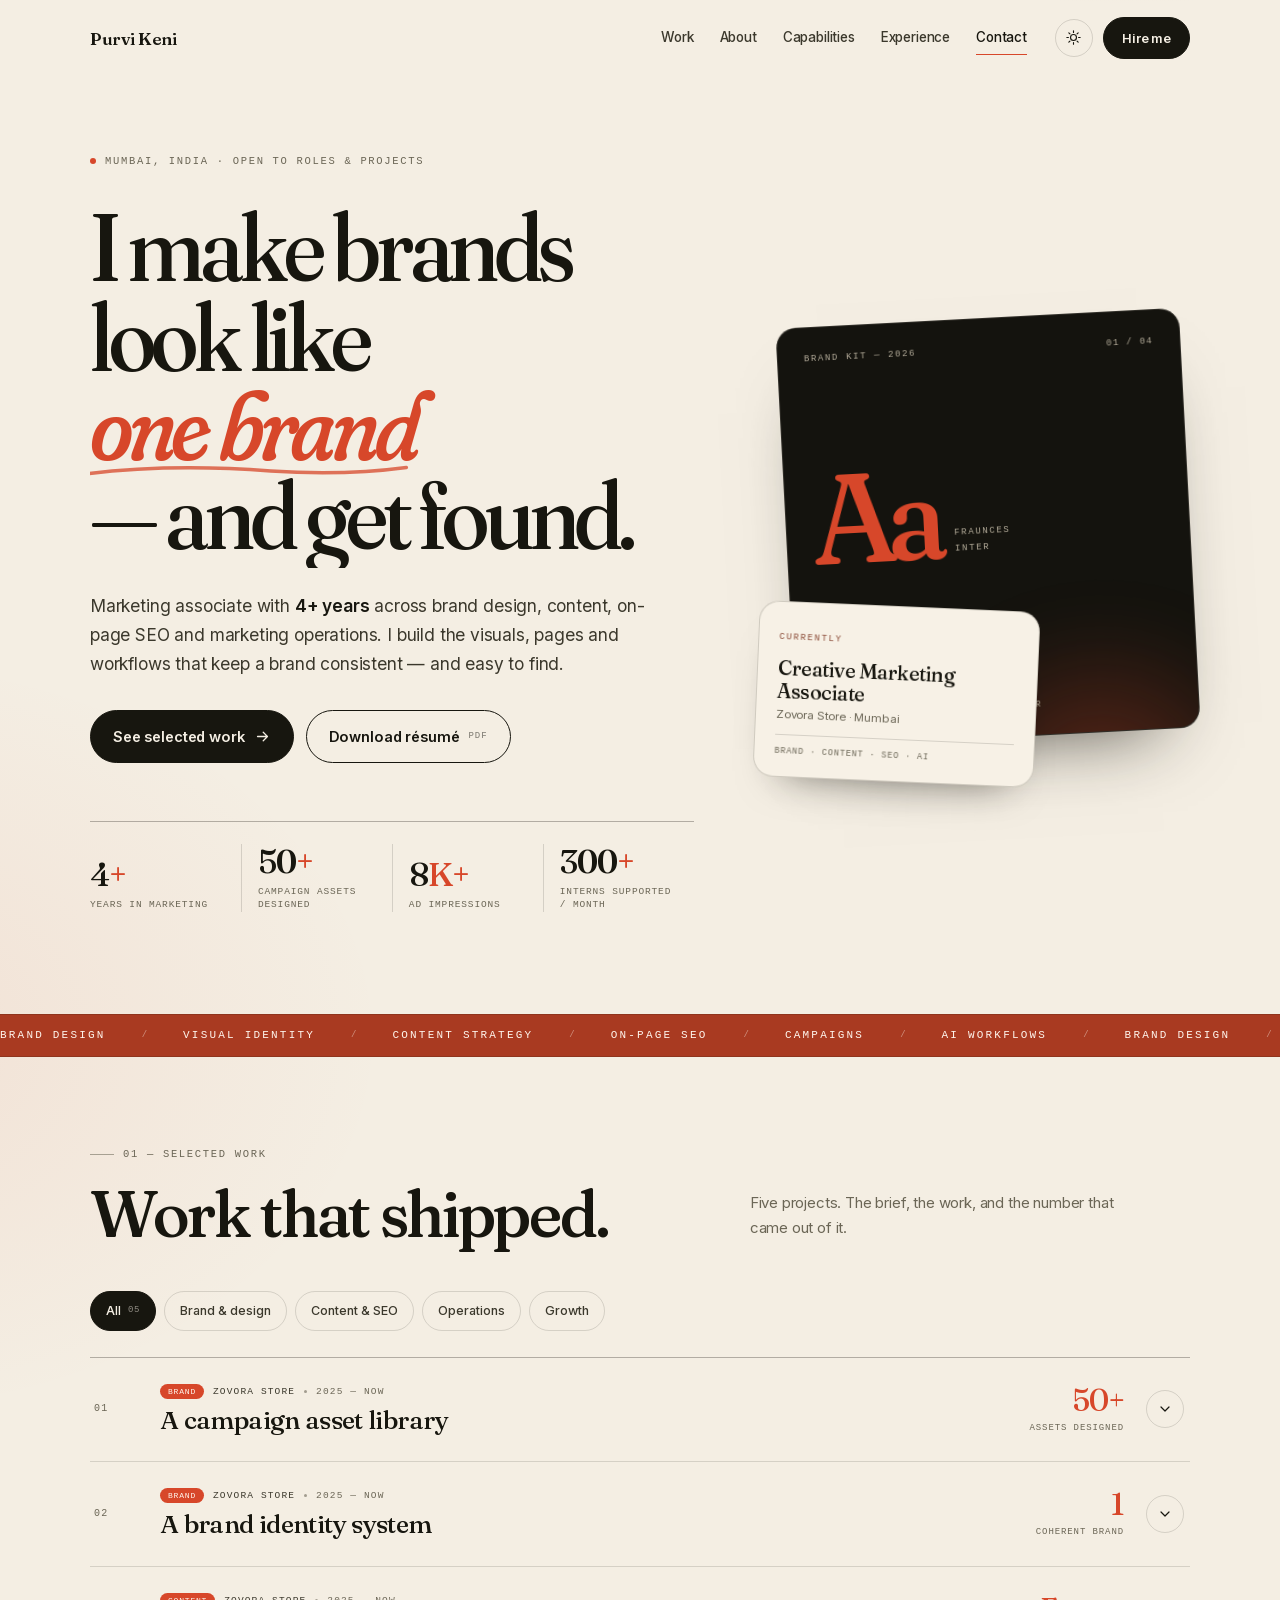
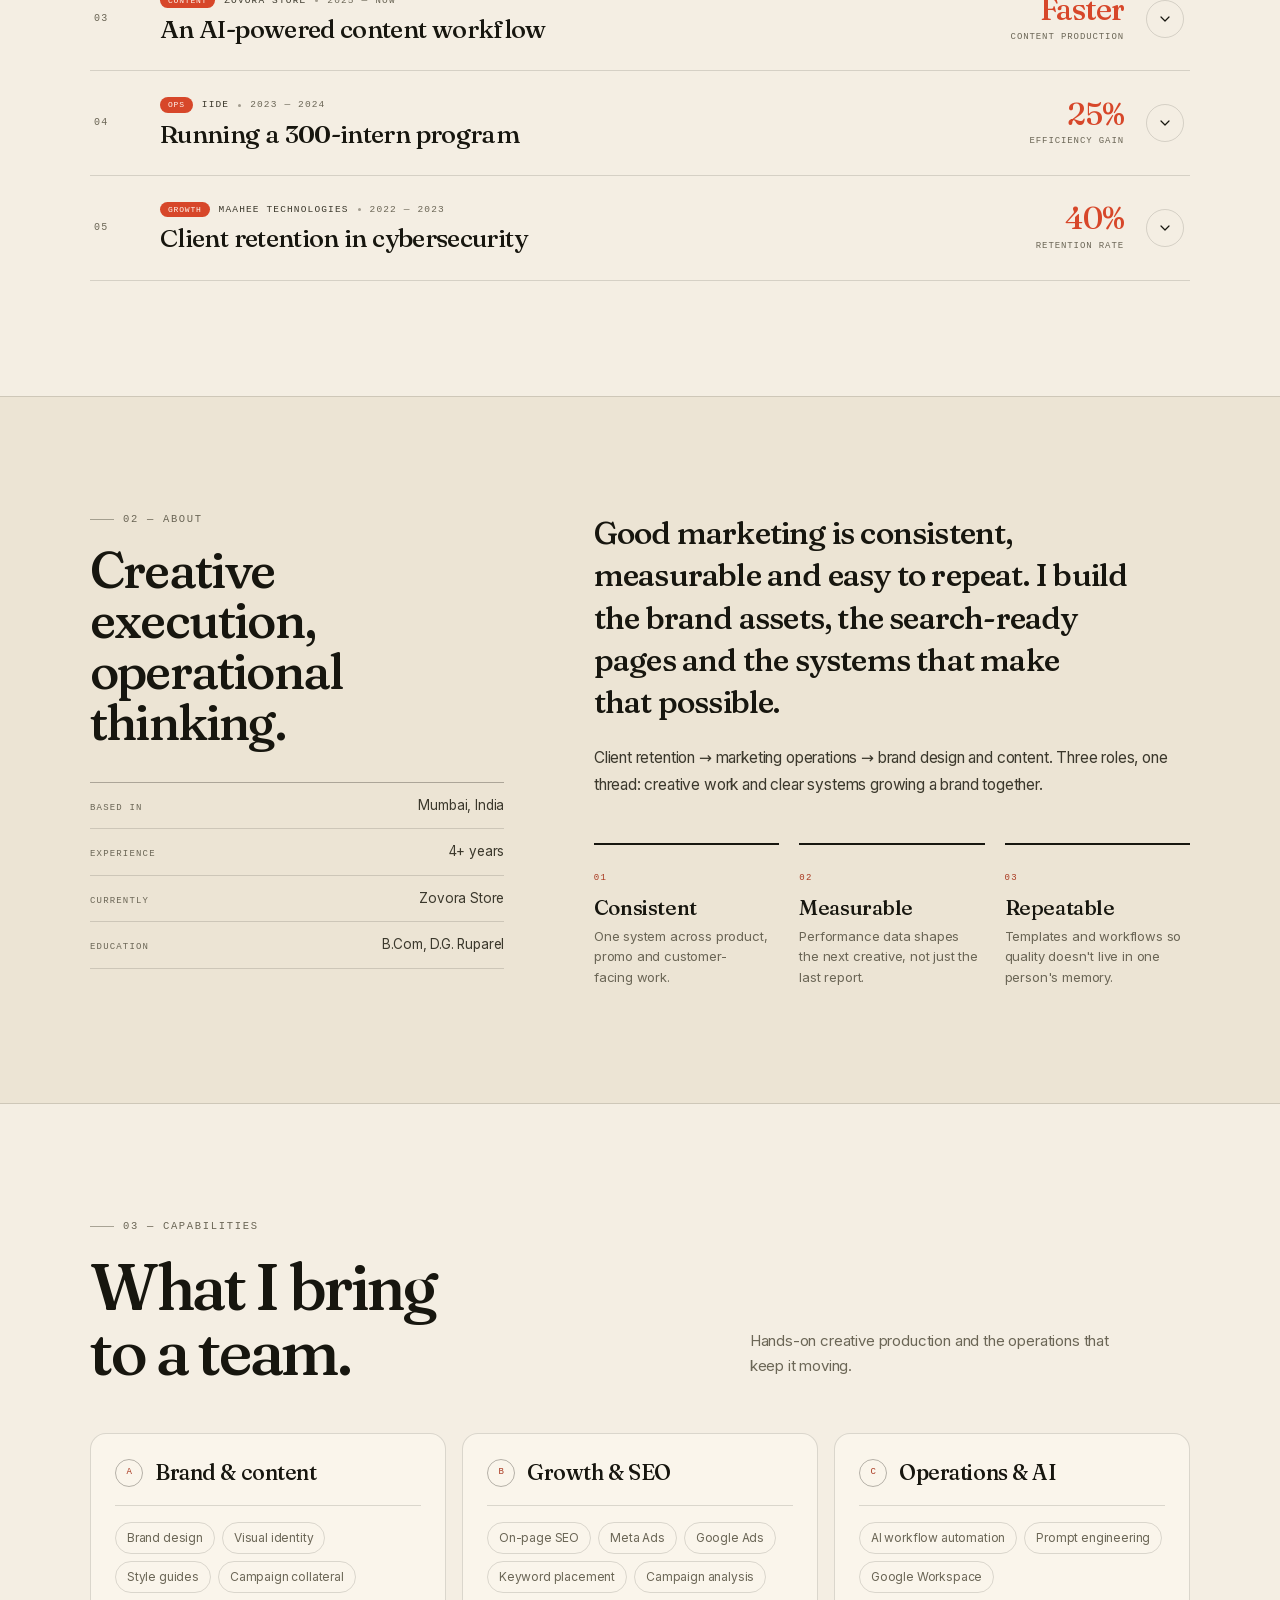
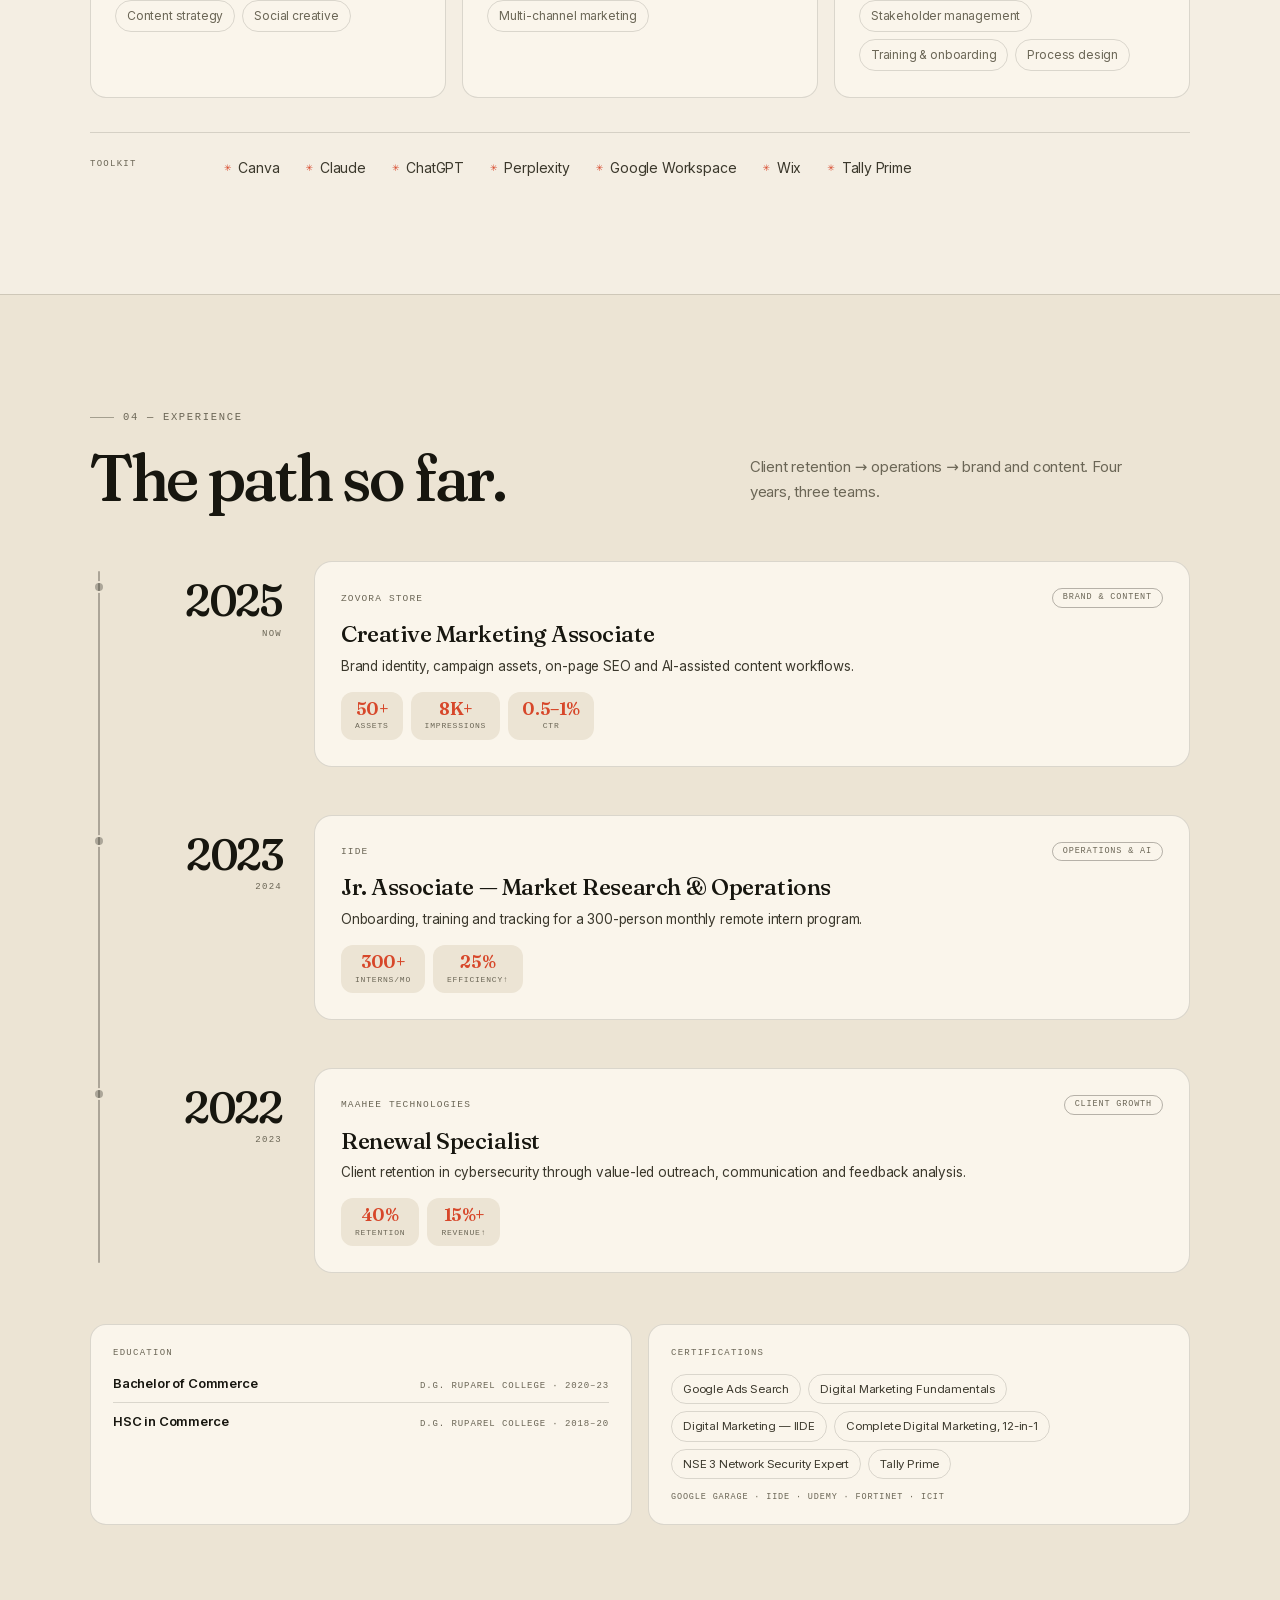
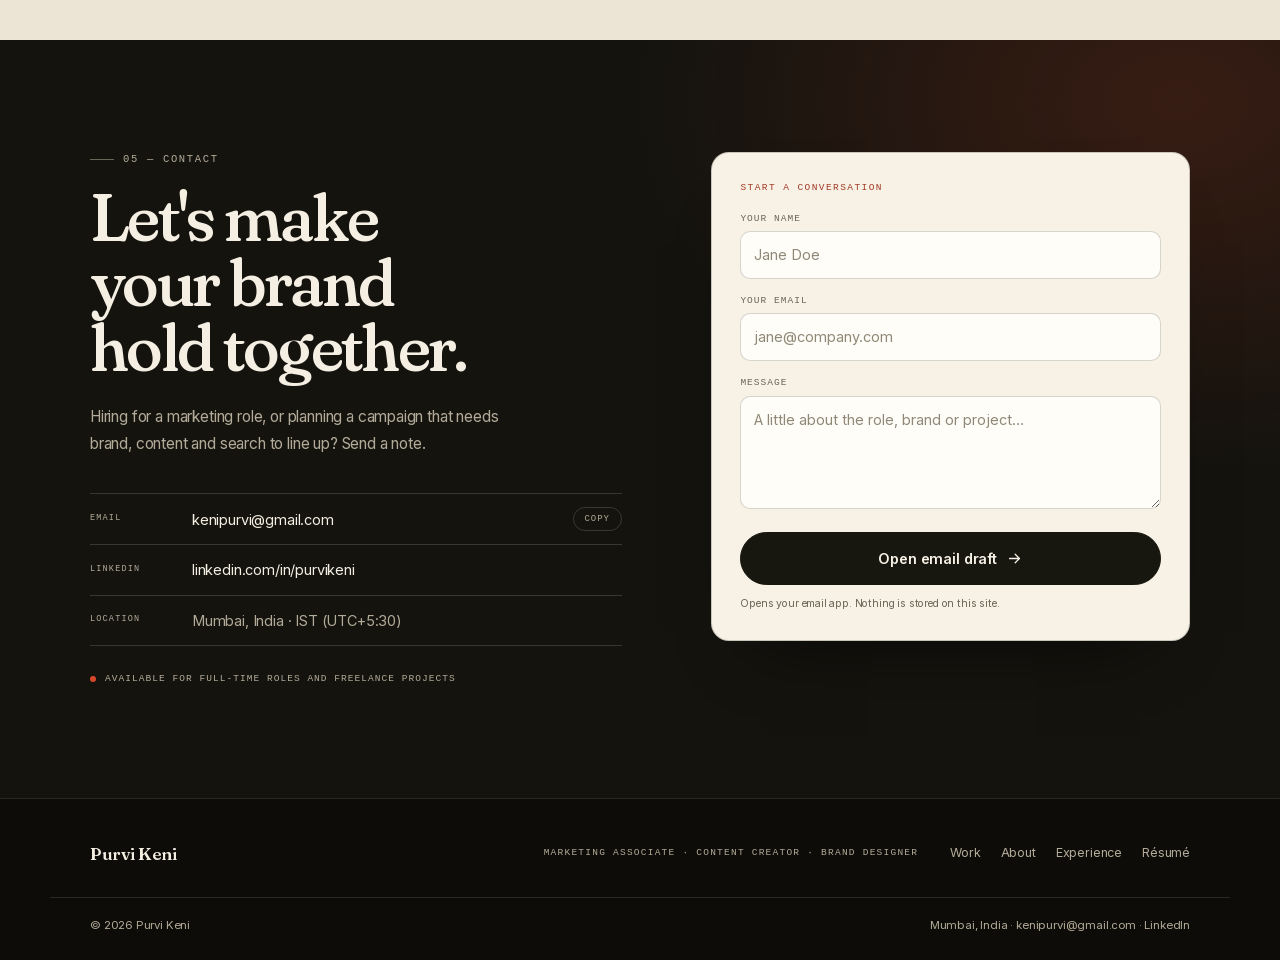
==== commit 0acca136: "v2: visual overhaul per feedback - Remove PK monogram from header, hero brand card, footer, 404, OG " ====
--- a/index.html
+++ b/index.html
@@ -6,6 +6,7 @@
 <title>Purvi Keni — Marketing Associate &amp; Brand Designer, Mumbai</title>
 <meta name="description" content="Purvi Keni is a Mumbai-based marketing associate with 4+ years across brand design, content, on-page SEO and marketing operations. Selected work, experience and contact.">
 <meta name="author" content="Purvi Keni">
+<link rel="canonical" href="https://mevikrampawar.github.io/purvi-keni/">
 <meta name="theme-color" content="#F4EEE3" id="theme-color">
 <script>
 (function () {
@@ -23,34 +24,35 @@
 })();
 </script>
 <meta property="og:type" content="profile">
+<meta property="og:url" content="https://mevikrampawar.github.io/purvi-keni/">
 <meta property="og:title" content="Purvi Keni — Marketing Associate &amp; Brand Designer">
 <meta property="og:description" content="Brand design, content and on-page SEO that hold together — and get found. 4+ years across brand systems, campaigns and AI-assisted workflows.">
-<meta property="og:image" content="assets/og.png">
+<meta property="og:image" content="https://mevikrampawar.github.io/purvi-keni/assets/og.png">
 <meta property="og:image:width" content="1200">
 <meta property="og:image:height" content="630">
-<meta property="og:image:alt" content="Purvi Keni — marketing portfolio. Cream editorial layout with a dark brand card, PK monogram and persimmon accent.">
+<meta property="og:image:alt" content="Purvi Keni — marketing portfolio. Cream editorial layout with a dark brand card and persimmon accent.">
 <meta property="og:site_name" content="Purvi Keni">
 <meta name="twitter:card" content="summary_large_image">
 <meta name="twitter:title" content="Purvi Keni — Marketing Associate &amp; Brand Designer">
 <meta name="twitter:description" content="Brand design, content and on-page SEO that hold together — and get found.">
-<meta name="twitter:image" content="assets/og.png">
-<meta name="twitter:image:alt" content="Purvi Keni — marketing portfolio. Cream editorial layout with a dark brand card, PK monogram and persimmon accent.">
-<link rel="icon" href="favicon.svg" type="image/svg+xml">
-<link rel="apple-touch-icon" href="favicon.svg">
-<link rel="preconnect" href="https://fonts.googleapis.com">
-<link rel="preconnect" href="https://fonts.gstatic.com" crossorigin>
-<link href="https://fonts.googleapis.com/css2?family=Fraunces:ital,opsz,wght,SOFT,WONK@0,9..144,300..900,0..100,0..1;1,9..144,300..900,0..100,0..1&family=Inter:wght@300..700&display=swap" rel="stylesheet">
+<meta name="twitter:image" content="https://mevikrampawar.github.io/purvi-keni/assets/og.png">
+<meta name="twitter:image:alt" content="Purvi Keni — marketing portfolio. Cream editorial layout with a dark brand card and persimmon accent.">
+<link rel="icon" href="data:,">
+<link rel="preload" href="assets/fonts/fraunces-subset.woff2" as="font" type="font/woff2" crossorigin>
+<link rel="preload" href="assets/fonts/inter-latin.woff2" as="font" type="font/woff2" crossorigin>
 <link rel="stylesheet" href="styles.css">
 <script type="application/ld+json">
 {
   "@context": "https://schema.org",
   "@type": "Person",
   "name": "Purvi Keni",
+  "url": "https://mevikrampawar.github.io/purvi-keni/",
+  "image": "https://mevikrampawar.github.io/purvi-keni/assets/og.png",
   "jobTitle": "Marketing Associate",
   "description": "Marketing associate with 4+ years across brand design, content creation, on-page SEO, marketing operations and client engagement.",
   "email": "mailto:kenipurvi@gmail.com",
   "address": { "@type": "PostalAddress", "addressLocality": "Mumbai", "addressCountry": "IN" },
-  "alumniOf": { "@type": "CollegeOrUniversity", "name": "D.G. Ruparel College of Arts, Science & Commerce" },
+  "alumniOf": { "@type": "CollegeOrUniversity", "name": "D.G. Ruparel College of Arts, Science &amp; Commerce" },
   "sameAs": ["https://www.linkedin.com/in/purvikeni"],
   "knowsAbout": ["Brand design", "Visual identity", "Content strategy", "On-page SEO", "Digital marketing campaigns", "AI workflow automation"]
 }
@@ -60,9 +62,6 @@
 <a class="skip-link" href="#main">Skip to content</a>
 
 <svg class="sprite" aria-hidden="true" focusable="false">
-  <symbol id="mark" viewBox="0 0 24 24">
-    <path d="M12 2.5v19M2.5 12h19M5.3 5.3l13.4 13.4M18.7 5.3 5.3 18.7" fill="none" stroke="currentColor" stroke-width="2.2" stroke-linecap="round"/>
-  </symbol>
   <symbol id="arrow" viewBox="0 0 24 24">
     <path d="M5 12h14M13 6l6 6-6 6" fill="none" stroke="currentColor" stroke-width="1.8" stroke-linecap="round" stroke-linejoin="round"/>
   </symbol>
@@ -76,7 +75,6 @@
 <header class="site-header" id="siteHeader">
   <div class="shell header-inner">
     <a class="brand" href="#top" aria-label="Purvi Keni — home">
-      <span class="brand__mark" aria-hidden="true">P<span>K</span></span>
       <span class="brand__name">Purvi Keni</span>
     </a>
 
@@ -122,7 +120,7 @@
           <span class="line"><span>look like <em class="marked">one brand<svg class="underline" viewBox="0 0 300 18" preserveAspectRatio="none" aria-hidden="true"><path d="M3 12C58 4 118 4 172 9c38 3 82 3 125-4"/></svg></em></span></span>
           <span class="line"><span>— and get found.</span></span>
         </h1>
-        <p class="hero-sub">Marketing associate with <strong>4+ years</strong> across brand design, content, on-page SEO and marketing operations. I turn campaign goals into visuals, pages and AI-assisted workflows that stay consistent and keep shipping.</p>
+        <p class="hero-sub">Marketing associate with <strong>4+ years</strong> across brand design, content, on-page SEO and marketing operations. I build the visuals, pages and workflows that keep a brand consistent — and easy to find.</p>
         <div class="hero-ctas">
           <a class="btn btn--solid" href="#work">See selected work <svg class="icon" aria-hidden="true"><use href="#arrow"/></svg></a>
           <a class="btn btn--ghost" href="assets/purvi-keni-resume.pdf" download>Download résumé <span class="btn__meta">PDF</span></a>
@@ -131,19 +129,19 @@
         <dl class="stats" aria-label="Key numbers">
           <div class="stat">
             <dt>Years in marketing</dt>
-            <dd><span data-count="4">0</span><span class="stat__suffix">+</span></dd>
+            <dd><span data-count="4">4</span><span class="stat__suffix">+</span></dd>
           </div>
           <div class="stat">
             <dt>Campaign assets designed</dt>
-            <dd><span data-count="50">0</span><span class="stat__suffix">+</span></dd>
+            <dd><span data-count="50">50</span><span class="stat__suffix">+</span></dd>
           </div>
           <div class="stat">
             <dt>Ad impressions</dt>
-            <dd><span data-count="8">0</span><span class="stat__suffix">K+</span></dd>
+            <dd><span data-count="8">8</span><span class="stat__suffix">K+</span></dd>
           </div>
           <div class="stat">
             <dt>Interns supported / month</dt>
-            <dd><span data-count="300">0</span><span class="stat__suffix">+</span></dd>
+            <dd><span data-count="300">300</span><span class="stat__suffix">+</span></dd>
           </div>
         </dl>
       </div>
@@ -154,9 +152,12 @@
             <article class="bs-card bs-card--ink">
               <header class="bs-card__top">
                 <span class="bs-kicker">Brand kit — 2026</span>
-                <svg class="star star--sm"><use href="#mark"/></svg>
+                <span class="bs-index">01 / 04</span>
               </header>
-              <div class="bs-monogram">P<span>K</span></div>
+              <div class="bs-type">
+                <span class="bs-type__aa">Aa</span>
+                <span class="bs-type__label">Fraunces<br>Inter</span>
+              </div>
               <footer class="bs-card__bottom">
                 <div class="swatches">
                   <span style="--sw:#17160F"></span>
@@ -173,18 +174,8 @@
               <p class="bs-role">Creative Marketing Associate</p>
               <p class="bs-co">Zovora Store · Mumbai</p>
               <span class="bs-rule"></span>
-              <p class="bs-note">Brand design · Visual content · SEO · AI workflows</p>
+              <p class="bs-note">Brand · Content · SEO · AI</p>
             </article>
-
-            <div class="bs-badge">
-              <svg viewBox="0 0 200 200" class="bs-badge__ring">
-                <defs>
-                  <path id="badgePath" d="M100,100 m-74,0 a74,74 0 1,1 148,0 a74,74 0 1,1 -148,0"/>
-                </defs>
-                <text><textPath href="#badgePath" startOffset="0">OPEN TO ROLES · MUMBAI · BRAND · CONTENT · SEO · </textPath></text>
-              </svg>
-              <svg class="star bs-badge__star"><use href="#mark"/></svg>
-            </div>
           </div>
         </div>
       </div>
@@ -193,20 +184,22 @@
 
   <div class="marquee" aria-hidden="true">
     <div class="marquee__track">
-      <span>Brand design</span><svg class="star"><use href="#mark"/></svg>
-      <span>Visual identity</span><svg class="star"><use href="#mark"/></svg>
-      <span>Content strategy</span><svg class="star"><use href="#mark"/></svg>
-      <span>On-page SEO</span><svg class="star"><use href="#mark"/></svg>
-      <span>Campaigns</span><svg class="star"><use href="#mark"/></svg>
-      <span>AI workflows</span><svg class="star"><use href="#mark"/></svg>
-    </div>
-    <div class="marquee__track marquee__track--clone">
-      <span>Brand design</span><svg class="star"><use href="#mark"/></svg>
-      <span>Visual identity</span><svg class="star"><use href="#mark"/></svg>
-      <span>Content strategy</span><svg class="star"><use href="#mark"/></svg>
-      <span>On-page SEO</span><svg class="star"><use href="#mark"/></svg>
-      <span>Campaigns</span><svg class="star"><use href="#mark"/></svg>
-      <span>AI workflows</span><svg class="star"><use href="#mark"/></svg>
+      <div class="marquee__group">
+        <span>Brand design</span><span class="marquee__sep">/</span>
+        <span>Visual identity</span><span class="marquee__sep">/</span>
+        <span>Content strategy</span><span class="marquee__sep">/</span>
+        <span>On-page SEO</span><span class="marquee__sep">/</span>
+        <span>Campaigns</span><span class="marquee__sep">/</span>
+        <span>AI workflows</span><span class="marquee__sep">/</span>
+      </div>
+      <div class="marquee__group" aria-hidden="true">
+        <span>Brand design</span><span class="marquee__sep">/</span>
+        <span>Visual identity</span><span class="marquee__sep">/</span>
+        <span>Content strategy</span><span class="marquee__sep">/</span>
+        <span>On-page SEO</span><span class="marquee__sep">/</span>
+        <span>Campaigns</span><span class="marquee__sep">/</span>
+        <span>AI workflows</span><span class="marquee__sep">/</span>
+      </div>
     </div>
   </div>
 
@@ -216,7 +209,7 @@
         <p class="eyebrow">01 — Selected work</p>
         <div class="section-head__row">
           <h2>Work that shipped.</h2>
-          <p class="section-sub">Five projects across brand design, content, SEO and operations — with the numbers that came out of them.</p>
+          <p class="section-sub">Five projects. The brief, the work, and the number that came out of it.</p>
         </div>
       </header>
 
@@ -234,7 +227,7 @@
             <button class="case__button" type="button" aria-expanded="false" aria-controls="case-1">
               <span class="case__num">01</span>
               <span class="case__main">
-                <span class="case__meta"><span class="case__co">Zovora Store</span><span class="case__dot" aria-hidden="true"></span><span class="case__year">2025 — Now</span></span>
+                <span class="case__meta"><span class="case__cat">Brand</span><span class="case__co">Zovora Store</span><span class="case__dot" aria-hidden="true"></span><span class="case__year">2025 — Now</span></span>
                 <span class="case__title">A campaign asset library</span>
               </span>
               <span class="case__metric"><b>50+</b><span>assets designed</span></span>
@@ -244,9 +237,9 @@
           <div class="case__panel" id="case-1" aria-hidden="true">
             <div class="case__panel-inner">
               <div class="case__blocks">
-                <div><h4>The challenge</h4><p>Digital campaigns, social posts and B2B outreach all needed fresh visuals on a steady schedule.</p></div>
-                <div><h4>What I did</h4><p>Designed and produced ad visuals, collateral and promotional content end to end in Canva with AI-assisted tools, then refined concepts using campaign performance insights.</p></div>
-                <div><h4>The result</h4><p>8K+ impressions and a 0.5%–1% CTR across Meta and Google Ads.</p></div>
+                <div><h4>The challenge</h4><p>Campaigns needed fresh visuals every week across digital, social and B2B.</p></div>
+                <div><h4>What I did</h4><p>Designed ad visuals, collateral and promo content in Canva, then refined against performance data.</p></div>
+                <div><h4>The result</h4><p>8K+ impressions and 0.5–1% CTR across Meta and Google Ads.</p></div>
               </div>
               <ul class="chips" aria-label="Tools and skills">
                 <li>Canva</li><li>Meta Ads</li><li>Google Ads</li><li>B2B marketing</li>
@@ -260,7 +253,7 @@
             <button class="case__button" type="button" aria-expanded="false" aria-controls="case-2">
               <span class="case__num">02</span>
               <span class="case__main">
-                <span class="case__meta"><span class="case__co">Zovora Store</span><span class="case__dot" aria-hidden="true"></span><span class="case__year">2025 — Now</span></span>
+                <span class="case__meta"><span class="case__cat">Brand</span><span class="case__co">Zovora Store</span><span class="case__dot" aria-hidden="true"></span><span class="case__year">2025 — Now</span></span>
                 <span class="case__title">A brand identity system</span>
               </span>
               <span class="case__metric"><b>1</b><span>coherent brand</span></span>
@@ -270,9 +263,9 @@
           <div class="case__panel" id="case-2" aria-hidden="true">
             <div class="case__panel-inner">
               <div class="case__blocks">
-                <div><h4>The challenge</h4><p>Product, promotional and customer-facing materials needed to look like they came from the same brand.</p></div>
-                <div><h4>What I did</h4><p>Developed and maintained the visual identity with style guides, templates and creative standards the whole team can use. Also managed on-page SEO for the Wix site: page structure, meta titles and descriptions, image alt text and keyword placement.</p></div>
-                <div><h4>The result</h4><p>A consistent look across every channel, plus a site that is easier to find in search.</p></div>
+                <div><h4>The challenge</h4><p>Every channel looked like it came from a different brand.</p></div>
+                <div><h4>What I did</h4><p>Built style guides, templates and creative standards, plus on-page SEO for the Wix site: structure, meta, alt text, keywords.</p></div>
+                <div><h4>The result</h4><p>One consistent identity across every channel and a site easier to find in search.</p></div>
               </div>
               <ul class="chips" aria-label="Tools and skills">
                 <li>Style guides</li><li>Templates</li><li>On-page SEO</li><li>Wix</li>
@@ -286,7 +279,7 @@
             <button class="case__button" type="button" aria-expanded="false" aria-controls="case-3">
               <span class="case__num">03</span>
               <span class="case__main">
-                <span class="case__meta"><span class="case__co">Zovora Store</span><span class="case__dot" aria-hidden="true"></span><span class="case__year">2025 — Now</span></span>
+                <span class="case__meta"><span class="case__cat">Content</span><span class="case__co">Zovora Store</span><span class="case__dot" aria-hidden="true"></span><span class="case__year">2025 — Now</span></span>
                 <span class="case__title">An AI-powered content workflow</span>
               </span>
               <span class="case__metric"><b>Faster</b><span>content production</span></span>
@@ -296,9 +289,9 @@
           <div class="case__panel" id="case-3" aria-hidden="true">
             <div class="case__panel-inner">
               <div class="case__blocks">
-                <div><h4>The challenge</h4><p>Producing copy and creative by hand took too long for the pace of campaigns.</p></div>
-                <div><h4>What I did</h4><p>Built workflows that combine Claude, ChatGPT, Perplexity and Canva for prompt engineering, copy generation and creative automation.</p></div>
-                <div><h4>The result</h4><p>Less manual content production time, so more of the day goes to strategy and design.</p></div>
+                <div><h4>The challenge</h4><p>Manual copy and creative slowed campaign pace.</p></div>
+                <div><h4>What I did</h4><p>Combined Claude, ChatGPT, Perplexity and Canva into reusable prompt and production workflows.</p></div>
+                <div><h4>The result</h4><p>Less manual production time, more room for strategy and design.</p></div>
               </div>
               <ul class="chips" aria-label="Tools and skills">
                 <li>Prompt engineering</li><li>Claude</li><li>ChatGPT</li><li>Perplexity</li>
@@ -312,7 +305,7 @@
             <button class="case__button" type="button" aria-expanded="false" aria-controls="case-4">
               <span class="case__num">04</span>
               <span class="case__main">
-                <span class="case__meta"><span class="case__co">IIDE</span><span class="case__dot" aria-hidden="true"></span><span class="case__year">2023 — 2024</span></span>
+                <span class="case__meta"><span class="case__cat">Ops</span><span class="case__co">IIDE</span><span class="case__dot" aria-hidden="true"></span><span class="case__year">2023 — 2024</span></span>
                 <span class="case__title">Running a 300-intern program</span>
               </span>
               <span class="case__metric"><b>25%</b><span>efficiency gain</span></span>
@@ -322,9 +315,9 @@
           <div class="case__panel" id="case-4" aria-hidden="true">
             <div class="case__panel-inner">
               <div class="case__blocks">
-                <div><h4>The challenge</h4><p>More than 300 remote interns joined each month and needed onboarding, training and steady support.</p></div>
-                <div><h4>What I did</h4><p>Led onboarding and training, then built automated tracking and feedback workflows in Google Sheets, Forms and Docs. Worked with mentors and internal teams to create onboarding resources and feedback frameworks.</p></div>
-                <div><h4>The result</h4><p>Team efficiency improved by 25%, with less manual admin and better coordination.</p></div>
+                <div><h4>The challenge</h4><p>300+ remote interns joined every month and needed onboarding, training and support.</p></div>
+                <div><h4>What I did</h4><p>Led onboarding and training; built automated tracking and feedback workflows in Google Sheets, Forms and Docs.</p></div>
+                <div><h4>The result</h4><p>25% efficiency gain and a scalable system that outlasted one person.</p></div>
               </div>
               <ul class="chips" aria-label="Tools and skills">
                 <li>Operations</li><li>Automation</li><li>Training</li><li>Google Workspace</li>
@@ -338,7 +331,7 @@
             <button class="case__button" type="button" aria-expanded="false" aria-controls="case-5">
               <span class="case__num">05</span>
               <span class="case__main">
-                <span class="case__meta"><span class="case__co">Maahee Technologies</span><span class="case__dot" aria-hidden="true"></span><span class="case__year">2022 — 2023</span></span>
+                <span class="case__meta"><span class="case__cat">Growth</span><span class="case__co">Maahee Technologies</span><span class="case__dot" aria-hidden="true"></span><span class="case__year">2022 — 2023</span></span>
                 <span class="case__title">Client retention in cybersecurity</span>
               </span>
               <span class="case__metric"><b>40%</b><span>retention rate</span></span>
@@ -348,9 +341,9 @@
           <div class="case__panel" id="case-5" aria-hidden="true">
             <div class="case__panel-inner">
               <div class="case__blocks">
-                <div><h4>The challenge</h4><p>Renewing security clients meant explaining value clearly and keeping trust high.</p></div>
-                <div><h4>What I did</h4><p>Ran targeted outreach and value-focused communications, wrote customer narratives around security solutions, and analysed client feedback to find growth opportunities.</p></div>
-                <div><h4>The result</h4><p>A 40% retention rate and support for 15%+ revenue growth through personalised follow-up campaigns.</p></div>
+                <div><h4>The challenge</h4><p>Security renewals needed clear value and trust to convert.</p></div>
+                <div><h4>What I did</h4><p>Led targeted outreach, value-led messaging and feedback analysis to find growth opportunities.</p></div>
+                <div><h4>The result</h4><p>40% retention rate and 15%+ revenue growth through personalised follow-up campaigns.</p></div>
               </div>
               <ul class="chips" aria-label="Tools and skills">
                 <li>Retention</li><li>Client communication</li><li>Feedback analysis</li>
@@ -378,22 +371,22 @@
       </div>
       <div class="about-main">
         <p class="about-lede reveal">Good marketing is consistent, measurable and easy to repeat. I build the brand assets, the search-ready pages and the systems that make that possible.</p>
-        <p class="reveal">I started in client retention at a cybersecurity firm, moved into marketing operations at IIDE, and now design brand assets and AI-assisted content workflows at Zovora Store. What drives me is seeing creative work and clear systems grow a brand together — not one without the other.</p>
+        <p class="reveal">Client retention → marketing operations → brand design and content. Three roles, one thread: creative work and clear systems growing a brand together.</p>
         <div class="principles">
           <article class="principle reveal">
             <span class="principle__num">01</span>
             <h3>Consistent</h3>
-            <p>One visual and verbal system across product, promo and customer-facing work.</p>
+            <p>One system across product, promo and customer-facing work.</p>
           </article>
           <article class="principle reveal">
             <span class="principle__num">02</span>
             <h3>Measurable</h3>
-            <p>Campaign performance informs the next creative, not just the last report.</p>
+            <p>Performance data shapes the next creative, not just the last report.</p>
           </article>
           <article class="principle reveal">
             <span class="principle__num">03</span>
             <h3>Repeatable</h3>
-            <p>Templates, prompts and workflows so quality doesn't live in one person's memory.</p>
+            <p>Templates and workflows so quality doesn't live in one person's memory.</p>
           </article>
         </div>
       </div>
@@ -406,7 +399,7 @@
         <p class="eyebrow">03 — Capabilities</p>
         <div class="section-head__row">
           <h2>What I bring to a team.</h2>
-          <p class="section-sub">A mix of hands-on creative production and the operations that keep it moving.</p>
+          <p class="section-sub">Hands-on creative production and the operations that keep it moving.</p>
         </div>
       </header>
 
@@ -446,69 +439,82 @@
         <p class="eyebrow">04 — Experience</p>
         <div class="section-head__row">
           <h2>The path so far.</h2>
-          <p class="section-sub">Client retention → marketing operations → brand design and content.</p>
+          <p class="section-sub">Client retention → operations → brand and content. Four years, three teams.</p>
         </div>
       </header>
 
-      <div class="exp-grid">
-        <ol class="timeline">
+      <div class="timeline-wrap" id="timeline">
+        <div class="timeline__rail" aria-hidden="true">
+          <span class="timeline__fill" id="timelineFill"></span>
+        </div>
+        <ol class="timeline__list">
           <li class="job reveal">
-            <div class="job__when"><span>04/2025</span><span>Present</span></div>
-            <div class="job__body">
+            <div class="job__year" aria-hidden="true"><span>2025</span><small>Now</small></div>
+            <article class="job__card">
+              <div class="job__top">
+                <p class="job__co">Zovora Store</p>
+                <span class="job__tag">Brand &amp; content</span>
+              </div>
               <h3>Creative Marketing Associate</h3>
-              <p class="job__co">Zovora Store · Mumbai, India</p>
-              <ul>
-                <li>Designed 50+ branded visual assets for digital campaigns, social and B2B marketing, contributing to 8K+ impressions and 0.5%–1% CTR across Meta and Google Ads.</li>
-                <li>Developed the brand's visual identity — style guides, templates and creative standards for product, promotional and customer-facing materials.</li>
-                <li>Managed on-page SEO for the Wix website, improving page structure, metadata, alt text and keyword placement.</li>
-                <li>Built AI-powered workflows with Claude, ChatGPT, Perplexity and Canva, reducing manual content production time.</li>
-              </ul>
-            </div>
+              <p class="job__summary">Brand identity, campaign assets, on-page SEO and AI-assisted content workflows.</p>
+              <ul class="job__metrics" aria-label="Key results">
+                <li><b>50+</b><span>assets</span></li>
+                <li><b>8K+</b><span>impressions</span></li>
+                <li><b>0.5–1%</b><span>CTR</span></li>
+              </ul>
+            </article>
           </li>
           <li class="job reveal">
-            <div class="job__when"><span>12/2023</span><span>12/2024</span></div>
-            <div class="job__body">
+            <div class="job__year" aria-hidden="true"><span>2023</span><small>2024</small></div>
+            <article class="job__card">
+              <div class="job__top">
+                <p class="job__co">IIDE</p>
+                <span class="job__tag">Operations &amp; AI</span>
+              </div>
               <h3>Jr. Associate — Market Research &amp; Operations</h3>
-              <p class="job__co">IIDE · Mumbai, India</p>
-              <ul>
-                <li>Managed end-to-end operations for 300+ remote interns each month — onboarding, training and ongoing support.</li>
-                <li>Built workflow automation with Google Workspace and AI tools, improving team efficiency by 25%.</li>
-                <li>Designed scalable tracking, feedback and onboarding systems used by interns, mentors and internal teams.</li>
-              </ul>
-            </div>
+              <p class="job__summary">Onboarding, training and tracking for a 300-person monthly remote intern program.</p>
+              <ul class="job__metrics" aria-label="Key results">
+                <li><b>300+</b><span>interns/mo</span></li>
+                <li><b>25%</b><span>efficiency↑</span></li>
+              </ul>
+            </article>
           </li>
           <li class="job reveal">
-            <div class="job__when"><span>02/2022</span><span>05/2023</span></div>
-            <div class="job__body">
+            <div class="job__year" aria-hidden="true"><span>2022</span><small>2023</small></div>
+            <article class="job__card">
+              <div class="job__top">
+                <p class="job__co">Maahee Technologies</p>
+                <span class="job__tag">Client growth</span>
+              </div>
               <h3>Renewal Specialist</h3>
-              <p class="job__co">Maahee Technologies · Mumbai, India</p>
-              <ul>
-                <li>Drove client retention in cybersecurity through targeted outreach, relationship-building and value-focused communication, achieving a 40% retention rate.</li>
-                <li>Crafted customer narratives around security solutions and analysed feedback to uncover growth opportunities.</li>
-                <li>Supported 15%+ revenue growth through strategic recommendations and personalised follow-up campaigns.</li>
-              </ul>
-            </div>
+              <p class="job__summary">Client retention in cybersecurity through value-led outreach, communication and feedback analysis.</p>
+              <ul class="job__metrics" aria-label="Key results">
+                <li><b>40%</b><span>retention</span></li>
+                <li><b>15%+</b><span>revenue↑</span></li>
+              </ul>
+            </article>
           </li>
         </ol>
-
-        <aside class="exp-side">
-          <div class="side-card reveal">
-            <h3>Education</h3>
-            <p><b>Bachelor of Commerce</b><br>D.G. Ruparel College of Arts, Science &amp; Commerce<br><span>2020 — 2023</span></p>
-            <p><b>HSC in Commerce</b><br>D.G. Ruparel College of Arts, Science &amp; Commerce<br><span>2018 — 2020</span></p>
-          </div>
-          <div class="side-card reveal">
-            <h3>Certifications</h3>
-            <ul class="cert-list">
-              <li>Google Ads Search Certification <span>Google Garage</span></li>
-              <li>Fundamentals of Digital Marketing <span>Google Garage</span></li>
-              <li>Digital Marketing Fundamentals <span>IIDE</span></li>
-              <li>The Complete Digital Marketing Course, 12-in-1 <span>Udemy</span></li>
-              <li>NSE 3 Network Security Expert <span>Fortinet</span></li>
-              <li>Tally Prime <span>ICIT Institute</span></li>
-            </ul>
-          </div>
-        </aside>
+      </div>
+
+      <div class="credentials">
+        <article class="credential reveal">
+          <p class="credential__label">Education</p>
+          <div class="credential__row"><b>Bachelor of Commerce</b><span>D.G. Ruparel College · 2020–23</span></div>
+          <div class="credential__row"><b>HSC in Commerce</b><span>D.G. Ruparel College · 2018–20</span></div>
+        </article>
+        <article class="credential reveal">
+          <p class="credential__label">Certifications</p>
+          <ul class="credential__tags">
+            <li>Google Ads Search</li>
+            <li>Digital Marketing Fundamentals</li>
+            <li>Digital Marketing — IIDE</li>
+            <li>Complete Digital Marketing, 12-in-1</li>
+            <li>NSE 3 Network Security Expert</li>
+            <li>Tally Prime</li>
+          </ul>
+          <p class="credential__note">Google Garage · IIDE · Udemy · Fortinet · ICIT</p>
+        </article>
       </div>
     </div>
   </section>
@@ -518,7 +524,7 @@
       <div class="contact-copy reveal">
         <p class="eyebrow eyebrow--light">05 — Contact</p>
         <h2>Let's make your brand hold together.</h2>
-        <p class="contact-sub">Hiring for a marketing role, or planning a campaign that needs brand, content and search to line up? Send a note — I reply by email.</p>
+        <p class="contact-sub">Hiring for a marketing role, or planning a campaign that needs brand, content and search to line up? Send a note.</p>
 
         <ul class="contact-links">
           <li>
@@ -560,7 +566,7 @@
           <span class="field__error" data-error-for="message" aria-live="polite"></span>
         </div>
         <button class="btn btn--solid btn--full" type="submit">Open email draft <svg class="icon" aria-hidden="true"><use href="#arrow"/></svg></button>
-        <p class="form-note">This opens your email app with the message ready to send. Nothing is stored on this site.</p>
+        <p class="form-note">Opens your email app. Nothing is stored on this site.</p>
         <p class="form-status" id="formStatus" role="status" aria-live="polite"></p>
       </form>
     </div>
@@ -570,7 +576,6 @@
 <footer class="site-footer">
   <div class="shell footer-top">
     <a class="brand brand--footer" href="#top" aria-label="Purvi Keni — back to top">
-      <span class="brand__mark" aria-hidden="true">P<span>K</span></span>
       <span class="brand__name">Purvi Keni</span>
     </a>
     <p class="footer-role">Marketing Associate · Content Creator · Brand Designer</p>
--- a/styles.css
+++ b/styles.css
@@ -2,6 +2,32 @@
    Purvi Keni — editorial portfolio
    Paper · ink · persimmon. No build step.
    ========================================================================== */
+
+/* ---------- self-hosted fonts ---------- */
+
+@font-face {
+  font-family: "Fraunces";
+  font-style: italic;
+  font-weight: 300 900;
+  font-display: swap;
+  src: url("assets/fonts/fraunces-italic-subset.woff2") format("woff2");
+}
+
+@font-face {
+  font-family: "Fraunces";
+  font-style: normal;
+  font-weight: 300 900;
+  font-display: swap;
+  src: url("assets/fonts/fraunces-subset.woff2") format("woff2");
+}
+
+@font-face {
+  font-family: "Inter";
+  font-style: normal;
+  font-weight: 300 700;
+  font-display: swap;
+  src: url("assets/fonts/inter-latin.woff2") format("woff2");
+}
 
 :root {
   --paper: #f4eee3;
@@ -94,22 +120,6 @@
   overflow-x: hidden;
 }
 
-body::after {
-  content: "";
-  position: fixed;
-  inset: 0;
-  z-index: 30;
-  pointer-events: none;
-  opacity: 0.045;
-  mix-blend-mode: multiply;
-  background-image: url("data:image/svg+xml,%3Csvg xmlns='http://www.w3.org/2000/svg' width='160' height='160'%3E%3Cfilter id='n'%3E%3CfeTurbulence type='fractalNoise' baseFrequency='.85' numOctaves='3' stitchTiles='stitch'/%3E%3CfeColorMatrix type='saturate' values='0'/%3E%3C/filter%3E%3Crect width='100%25' height='100%25' filter='url(%23n)'/%3E%3C/svg%3E");
-}
-
-[data-theme="ink"] body::after {
-  mix-blend-mode: screen;
-  opacity: 0.05;
-}
-
 ::selection {
   background: var(--accent);
   color: var(--accent-ink);
@@ -170,13 +180,6 @@
 .icon {
   width: 18px;
   height: 18px;
-  fill: none;
-  flex: 0 0 auto;
-}
-
-.star {
-  width: 14px;
-  height: 14px;
   fill: none;
   flex: 0 0 auto;
 }
@@ -228,10 +231,7 @@
 }
 
 .site-header.is-scrolled {
-  background: var(--paper);
-  background: color-mix(in srgb, var(--paper) 86%, transparent);
-  -webkit-backdrop-filter: blur(14px) saturate(1.1);
-  backdrop-filter: blur(14px) saturate(1.1);
+  background: color-mix(in srgb, var(--paper) 96%, transparent);
   border-bottom-color: var(--line);
 }
 
@@ -246,6 +246,9 @@
 .is-scrolled .header-inner {
   min-height: 64px;
 }
+
+h1, h2, h3 { text-wrap: balance; }
+p { text-wrap: pretty; }
 
 .brand {
   display: inline-flex;
@@ -254,35 +257,14 @@
   margin-right: auto;
 }
 
-.brand__mark {
-  display: grid;
-  place-items: center;
-  width: 38px;
-  height: 38px;
-  border: 1px solid var(--ink);
-  border-radius: 9px;
-  font: 600 15px/1 var(--font-display);
-  letter-spacing: -0.05em;
-  transition: background 0.25s ease, color 0.25s ease, transform 0.25s var(--ease);
-}
-
-.brand__mark span {
-  color: var(--accent-strong);
-}
-
-.brand:hover .brand__mark {
-  background: var(--ink);
-  color: var(--paper);
-  transform: rotate(-4deg);
-}
-
-.brand:hover .brand__mark span {
-  color: var(--gold);
-}
-
 .brand__name {
   font: 600 17px/1 var(--font-display);
   letter-spacing: -0.02em;
+  transition: color 0.2s ease;
+}
+
+.brand:hover .brand__name {
+  color: var(--accent);
 }
 
 .nav {
@@ -702,7 +684,7 @@
   display: flex;
   flex-direction: column;
   justify-content: space-between;
-  min-height: 452px;
+  min-height: 420px;
   padding: 26px 26px 24px;
   background: var(--night);
   color: var(--night-fg);
@@ -739,23 +721,35 @@
   color: var(--night-muted);
 }
 
-.bs-card--ink .star {
-  color: var(--accent);
-  width: 18px;
-  height: 18px;
-}
-
-.bs-monogram {
+.bs-index {
+  font: 400 9px/1.3 var(--font-mono);
+  letter-spacing: 0.14em;
+  color: var(--night-muted);
+}
+
+/* type specimen replacing monogram */
+.bs-type {
   position: relative;
   z-index: 1;
-  font: 500 clamp(92px, 15vw, 138px)/0.8 var(--font-display);
+  display: flex;
+  align-items: flex-end;
+  gap: 16px;
+  margin: 8px 0;
+}
+
+.bs-type__aa {
+  font: 500 clamp(88px, 14vw, 128px)/0.82 var(--font-display);
   letter-spacing: -0.07em;
-  font-variation-settings: "SOFT" 100, "WONK" 1;
-  margin-left: -6px;
-}
-
-.bs-monogram span {
+  font-variation-settings: "SOFT" 80, "WONK" 0;
   color: var(--accent);
+}
+
+.bs-type__label {
+  font: 400 9px/1.7 var(--font-mono);
+  letter-spacing: 0.18em;
+  text-transform: uppercase;
+  color: var(--night-muted);
+  padding-bottom: 8px;
 }
 
 .bs-card__bottom {
@@ -829,56 +823,9 @@
   color: #6b6656;
 }
 
-.bs-badge {
-  position: absolute;
-  z-index: 4;
-  top: 8px;
-  right: -14px;
-  display: grid;
-  place-items: center;
-  width: 118px;
-  height: 118px;
-  border-radius: 50%;
-  background: var(--accent-strong);
-  color: var(--accent-ink);
-  box-shadow: 0 18px 30px -18px rgba(23, 22, 15, 0.6);
-  animation: float 7s ease-in-out infinite;
-}
-
-.bs-badge__ring {
-  position: absolute;
-  inset: 0;
-  width: 100%;
-  height: 100%;
-  animation: spin 26s linear infinite;
-}
-
-.bs-badge__ring text {
-  fill: currentColor;
-  font: 500 11px var(--font-mono);
-  letter-spacing: 2.1px;
-  text-transform: uppercase;
-}
-
-.bs-badge__star {
-  position: relative;
-  width: 26px;
-  height: 26px;
-}
-
-@keyframes spin {
-  to { transform: rotate(360deg); }
-}
-
-@keyframes float {
-  0%, 100% { transform: translateY(0) rotate(-6deg); }
-  50% { transform: translateY(-9px) rotate(-2deg); }
-}
-
 /* ---------- marquee ---------- */
 
 .marquee {
-  display: flex;
   overflow: hidden;
   background: var(--accent-strong);
   color: var(--accent-ink);
@@ -889,20 +836,20 @@
 
 .marquee__track {
   display: flex;
-  align-items: center;
-  justify-content: space-around;
-  gap: 30px;
-  flex: 0 0 auto;
-  min-width: 100%;
-  animation: marquee 38s linear infinite;
-}
-
-.marquee__track--clone {
-  animation-delay: -19s;
+  width: max-content;
+  animation: marquee 42s linear infinite;
 }
 
 .marquee:hover .marquee__track {
   animation-play-state: paused;
+}
+
+.marquee__group {
+  display: flex;
+  align-items: center;
+  gap: clamp(20px, 3vw, 36px);
+  padding-right: clamp(20px, 3vw, 36px);
+  flex: 0 0 auto;
 }
 
 .marquee span {
@@ -912,14 +859,15 @@
   white-space: nowrap;
 }
 
-.marquee .star {
-  width: 12px;
-  height: 12px;
-  opacity: 0.85;
+.marquee__sep {
+  opacity: 0.45;
+  font-size: 9px !important;
+  letter-spacing: 0 !important;
 }
 
 @keyframes marquee {
-  to { transform: translateX(-100%); }
+  from { transform: translateX(0); }
+  to { transform: translateX(-50%); }
 }
 
 /* ---------- sections ---------- */
@@ -1042,6 +990,17 @@
   color: var(--ink-soft);
 }
 
+.case__cat {
+  display: inline-block;
+  padding: 2px 8px;
+  border-radius: 999px;
+  background: var(--accent);
+  color: var(--accent-ink);
+  font: 500 8px/1.4 var(--font-mono);
+  letter-spacing: 0.1em;
+  text-transform: uppercase;
+}
+
 .case__dot {
   width: 3px;
   height: 3px;
@@ -1391,154 +1350,245 @@
   border-top: 1px solid var(--line);
 }
 
-.exp-grid {
+/* timeline wrap */
+.timeline-wrap {
+  position: relative;
+  margin-top: clamp(34px, 4vw, 52px);
+  padding-left: 44px;
+}
+
+.timeline__rail {
+  position: absolute;
+  left: 8px;
+  top: 10px;
+  bottom: 10px;
+  width: 2px;
+  background: var(--line-strong);
+  border-radius: 2px;
+  overflow: hidden;
+}
+
+.timeline__fill {
+  display: block;
+  width: 100%;
+  height: 0;
+  background: var(--accent);
+  border-radius: 2px;
+  transition: height 0.1s linear;
+}
+
+.timeline__list {
   display: grid;
-  grid-template-columns: minmax(0, 1.34fr) minmax(0, 0.66fr);
-  gap: clamp(36px, 6vw, 76px);
-  align-items: start;
-  margin-top: clamp(34px, 4vw, 50px);
-}
-
-.timeline {
-  position: relative;
-  padding-left: 30px;
-  border-left: 1px solid var(--line-strong);
-}
-
+  gap: clamp(28px, 4vw, 48px);
+}
+
+/* job entry */
 .job {
   position: relative;
   display: grid;
-  grid-template-columns: 104px minmax(0, 1fr);
-  gap: 24px;
-  padding-bottom: 40px;
-}
-
-.job:last-child {
-  padding-bottom: 0;
+  grid-template-columns: clamp(100px, 12vw, 148px) minmax(0, 1fr);
+  gap: clamp(16px, 2.5vw, 32px);
+  align-items: start;
 }
 
 .job::before {
   content: "";
   position: absolute;
-  left: -36px;
-  top: 7px;
-  width: 11px;
-  height: 11px;
+  left: -41px;
+  top: 20px;
+  width: 12px;
+  height: 12px;
   border-radius: 50%;
+  background: var(--line-strong);
+  border: 2px solid var(--paper-2);
+  transition: background 0.35s ease, transform 0.35s var(--ease);
+}
+
+.job.is-active::before {
   background: var(--accent);
-  box-shadow: 0 0 0 4px var(--paper-2);
-}
-
-.job__when {
-  display: grid;
-  gap: 3px;
-  padding-top: 3px;
-  font: 400 9.5px/1.5 var(--font-mono);
+  transform: scale(1.25);
+}
+
+.job__year {
+  padding-top: 18px;
+  text-align: right;
+}
+
+.job__year span {
+  display: block;
+  font: 500 clamp(2rem, 3.4vw, 3.2rem)/1 var(--font-display);
+  letter-spacing: -0.05em;
+  font-variation-settings: "SOFT" 60, "WONK" 0;
+  color: var(--ink);
+  transition: color 0.35s ease;
+}
+
+.job.is-active .job__year span {
+  color: var(--accent);
+}
+
+.job__year small {
+  display: block;
+  margin-top: 5px;
+  font: 400 9px/1.4 var(--font-mono);
+  letter-spacing: 0.14em;
+  text-transform: uppercase;
+  color: var(--muted);
+}
+
+.job__card {
+  padding: clamp(18px, 2.5vw, 26px);
+  background: var(--card);
+  border: 1.5px solid var(--line);
+  border-radius: 18px;
+  transition: border-color 0.35s ease, box-shadow 0.35s ease, transform 0.35s var(--ease);
+}
+
+.job.is-active .job__card {
+  border-color: var(--accent);
+  box-shadow: 0 18px 36px -24px rgba(215, 71, 42, 0.28);
+  transform: translateY(-2px);
+}
+
+.job__top {
+  display: flex;
+  align-items: center;
+  justify-content: space-between;
+  gap: 12px;
+  margin-bottom: 12px;
+}
+
+.job__co {
+  font: 400 9.5px/1.4 var(--font-mono);
+  letter-spacing: 0.12em;
+  text-transform: uppercase;
+  color: var(--muted);
+}
+
+.job__tag {
+  padding: 3px 10px;
+  border-radius: 999px;
+  border: 1px solid var(--line-strong);
+  font: 400 8.5px/1.4 var(--font-mono);
   letter-spacing: 0.1em;
   text-transform: uppercase;
   color: var(--muted);
-}
-
-.job__when span:first-child {
-  color: var(--ink-soft);
-}
-
-.job h3 {
-  font: 500 1.36rem/1.15 var(--font-display);
-  letter-spacing: -0.025em;
-}
-
-.job__co {
-  margin: 5px 0 12px;
-  font: 400 10px/1.5 var(--font-mono);
-  letter-spacing: 0.08em;
-  text-transform: uppercase;
-  color: var(--muted);
-}
-
-.job ul li {
-  position: relative;
-  padding-left: 16px;
-  margin-bottom: 7px;
-  font-size: 13.8px;
+  white-space: nowrap;
+}
+
+.job__card h3 {
+  font: 500 clamp(1.2rem, 1.8vw, 1.45rem)/1.2 var(--font-display);
+  letter-spacing: -0.02em;
+}
+
+.job__summary {
+  margin-top: 8px;
+  font-size: 13.5px;
   line-height: 1.62;
   color: var(--ink-soft);
 }
 
-.job ul li::before {
-  content: "";
-  position: absolute;
-  left: 0;
-  top: 0.66em;
-  width: 6px;
-  height: 1px;
-  background: var(--line-strong);
-}
-
-.exp-side {
+.job__metrics {
+  display: flex;
+  flex-wrap: wrap;
+  gap: 8px;
+  margin-top: 14px;
+}
+
+.job__metrics li {
+  display: flex;
+  flex-direction: column;
+  align-items: center;
+  padding: 8px 14px;
+  background: var(--paper-2);
+  border-radius: 12px;
+  min-width: 56px;
+  text-align: center;
+}
+
+.job__metrics b {
+  font: 600 1.1rem/1 var(--font-display);
+  letter-spacing: -0.02em;
+  color: var(--accent);
+}
+
+.job__metrics span {
+  margin-top: 3px;
+  font: 400 8px/1.4 var(--font-mono);
+  letter-spacing: 0.1em;
+  text-transform: uppercase;
+  color: var(--muted);
+}
+
+/* credentials */
+.credentials {
   display: grid;
+  grid-template-columns: repeat(2, minmax(0, 1fr));
   gap: 16px;
-  position: sticky;
-  top: 100px;
-}
-
-.side-card {
-  padding: 23px 22px;
+  margin-top: clamp(32px, 4vw, 52px);
+}
+
+.credential {
+  padding: 22px 22px 20px;
   background: var(--card);
   border: 1px solid var(--line);
   border-radius: 16px;
 }
 
-.side-card h3 {
-  margin-bottom: 16px;
+.credential__label {
+  margin-bottom: 14px;
   font: 400 9px/1.4 var(--font-mono);
   letter-spacing: 0.14em;
   text-transform: uppercase;
   color: var(--muted);
 }
 
-.side-card p {
-  margin-bottom: 16px;
-  font-size: 12.8px;
-  line-height: 1.6;
-  color: var(--muted);
-}
-
-.side-card p:last-child {
-  margin-bottom: 0;
-}
-
-.side-card p b {
+.credential__row {
+  display: flex;
+  align-items: baseline;
+  justify-content: space-between;
+  gap: 12px;
+  padding: 9px 0;
+  border-top: 1px solid var(--line);
+  font-size: 13px;
+  line-height: 1.5;
+}
+
+.credential__row:first-of-type {
+  border-top: 0;
+  padding-top: 0;
+}
+
+.credential__row b {
   font-weight: 600;
   color: var(--ink);
 }
 
-.side-card p span {
-  font: 400 9px/1.6 var(--font-mono);
+.credential__row span {
+  font: 400 9px/1.5 var(--font-mono);
   letter-spacing: 0.1em;
+  text-transform: uppercase;
   color: var(--muted);
-}
-
-.cert-list li {
-  padding: 9px 0;
-  border-top: 1px solid var(--line);
-  font-size: 12.5px;
-  line-height: 1.5;
+  text-align: right;
+  white-space: nowrap;
+}
+
+.credential__tags {
+  display: flex;
+  flex-wrap: wrap;
+  gap: 7px;
+}
+
+.credential__tags li {
+  padding: 5px 11px;
+  border: 1px solid var(--line);
+  border-radius: 999px;
+  font-size: 11.5px;
   color: var(--ink-soft);
 }
 
-.cert-list li:first-child {
-  border-top: 0;
-  padding-top: 0;
-}
-
-.cert-list li:last-child {
-  padding-bottom: 0;
-}
-
-.cert-list span {
-  display: block;
-  margin-top: 2px;
+.credential__note {
+  margin-top: 12px;
   font: 400 8.5px/1.5 var(--font-mono);
   letter-spacing: 0.1em;
   text-transform: uppercase;
@@ -1772,18 +1822,12 @@
   gap: 20px 32px;
 }
 
-.brand--footer .brand__mark {
-  border-color: rgba(244, 238, 227, 0.4);
-  color: var(--night-fg);
-}
-
 .brand--footer .brand__name {
   color: var(--night-fg);
 }
 
-.brand--footer:hover .brand__mark {
-  background: var(--night-fg);
-  color: #0d0c08;
+.brand--footer:hover .brand__name {
+  color: var(--night-accent);
 }
 
 .footer-role {
@@ -1883,8 +1927,8 @@
 
 .js .reveal {
   opacity: 0;
-  transform: translateY(18px);
-  transition: opacity 0.75s var(--ease), transform 0.75s var(--ease);
+  transform: translateY(14px);
+  transition: opacity 0.55s var(--ease), transform 0.55s var(--ease);
   transition-delay: var(--delay, 0ms);
 }
 
@@ -1915,12 +1959,7 @@
   }
 
   .bs-card--ink {
-    min-height: 420px;
-  }
-
-  .bs-badge {
-    width: 104px;
-    height: 104px;
+    min-height: 400px;
   }
 
   .case__blocks {
@@ -1988,14 +2027,16 @@
     max-width: 34ch;
   }
 
-  .exp-grid {
+  .timeline-wrap {
+    padding-left: 36px;
+  }
+
+  .job {
+    grid-template-columns: clamp(80px, 10vw, 120px) minmax(0, 1fr);
+  }
+
+  .credentials {
     grid-template-columns: minmax(0, 1fr);
-    gap: 40px;
-  }
-
-  .exp-side {
-    position: static;
-    grid-template-columns: repeat(2, minmax(0, 1fr));
   }
 
   .contact-grid {
@@ -2050,11 +2091,7 @@
   }
 
   .bs-card--ink {
-    min-height: 400px;
-  }
-
-  .bs-badge {
-    right: 0;
+    min-height: 380px;
   }
 
   .case__button {
@@ -2132,23 +2169,8 @@
   }
 
   .job {
-    grid-template-columns: minmax(0, 1fr);
-    gap: 8px;
-    padding-bottom: 34px;
-  }
-
-  .job__when {
-    display: flex;
-    gap: 8px;
-  }
-
-  .job__when span + span::before {
-    content: "→ ";
-    color: var(--line-strong);
-  }
-
-  .exp-side {
-    grid-template-columns: minmax(0, 1fr);
+    grid-template-columns: 80px minmax(0, 1fr);
+    gap: 12px;
   }
 
   .contact-form {
@@ -2174,7 +2196,7 @@
 
 @media (max-width: 480px) {
   .brand__name {
-    display: none;
+    font-size: 15px;
   }
 
   .hero-ctas .btn {
@@ -2186,8 +2208,8 @@
   }
 
   .bs-card--ink {
-    min-height: 360px;
-    padding: 22px;
+    min-height: 340px;
+    padding: 20px;
   }
 
   .bs-card--paper {
@@ -2195,23 +2217,25 @@
     width: 74%;
   }
 
-  .bs-badge {
-    width: 92px;
-    height: 92px;
-    top: -14px;
-  }
-
-  .bs-badge__ring text {
-    font-size: 11.5px;
-    letter-spacing: 1.7px;
-  }
-
   .marquee span {
     font-size: 10px;
   }
 
   .stat dd {
     font-size: 26px;
+  }
+
+  .timeline-wrap {
+    padding-left: 30px;
+  }
+
+  .job {
+    grid-template-columns: 64px minmax(0, 1fr);
+    gap: 10px;
+  }
+
+  .job__year span {
+    font-size: 1.7rem;
   }
 
   .to-top {
@@ -2250,10 +2274,18 @@
   }
 
   .marquee__track,
-  .bs-badge,
-  .bs-badge__ring,
   .dot {
     animation: none !important;
+  }
+
+  .timeline__fill {
+    height: 100% !important;
+  }
+
+  .job::before,
+  .job__year span,
+  .job__card {
+    transition: none !important;
   }
 }
 
@@ -2276,7 +2308,9 @@
   .toast,
   .scroll-progress,
   .site-footer,
-  .skip-link {
+  .skip-link,
+  .timeline__rail,
+  .timeline__fill {
     display: none !important;
   }
 
